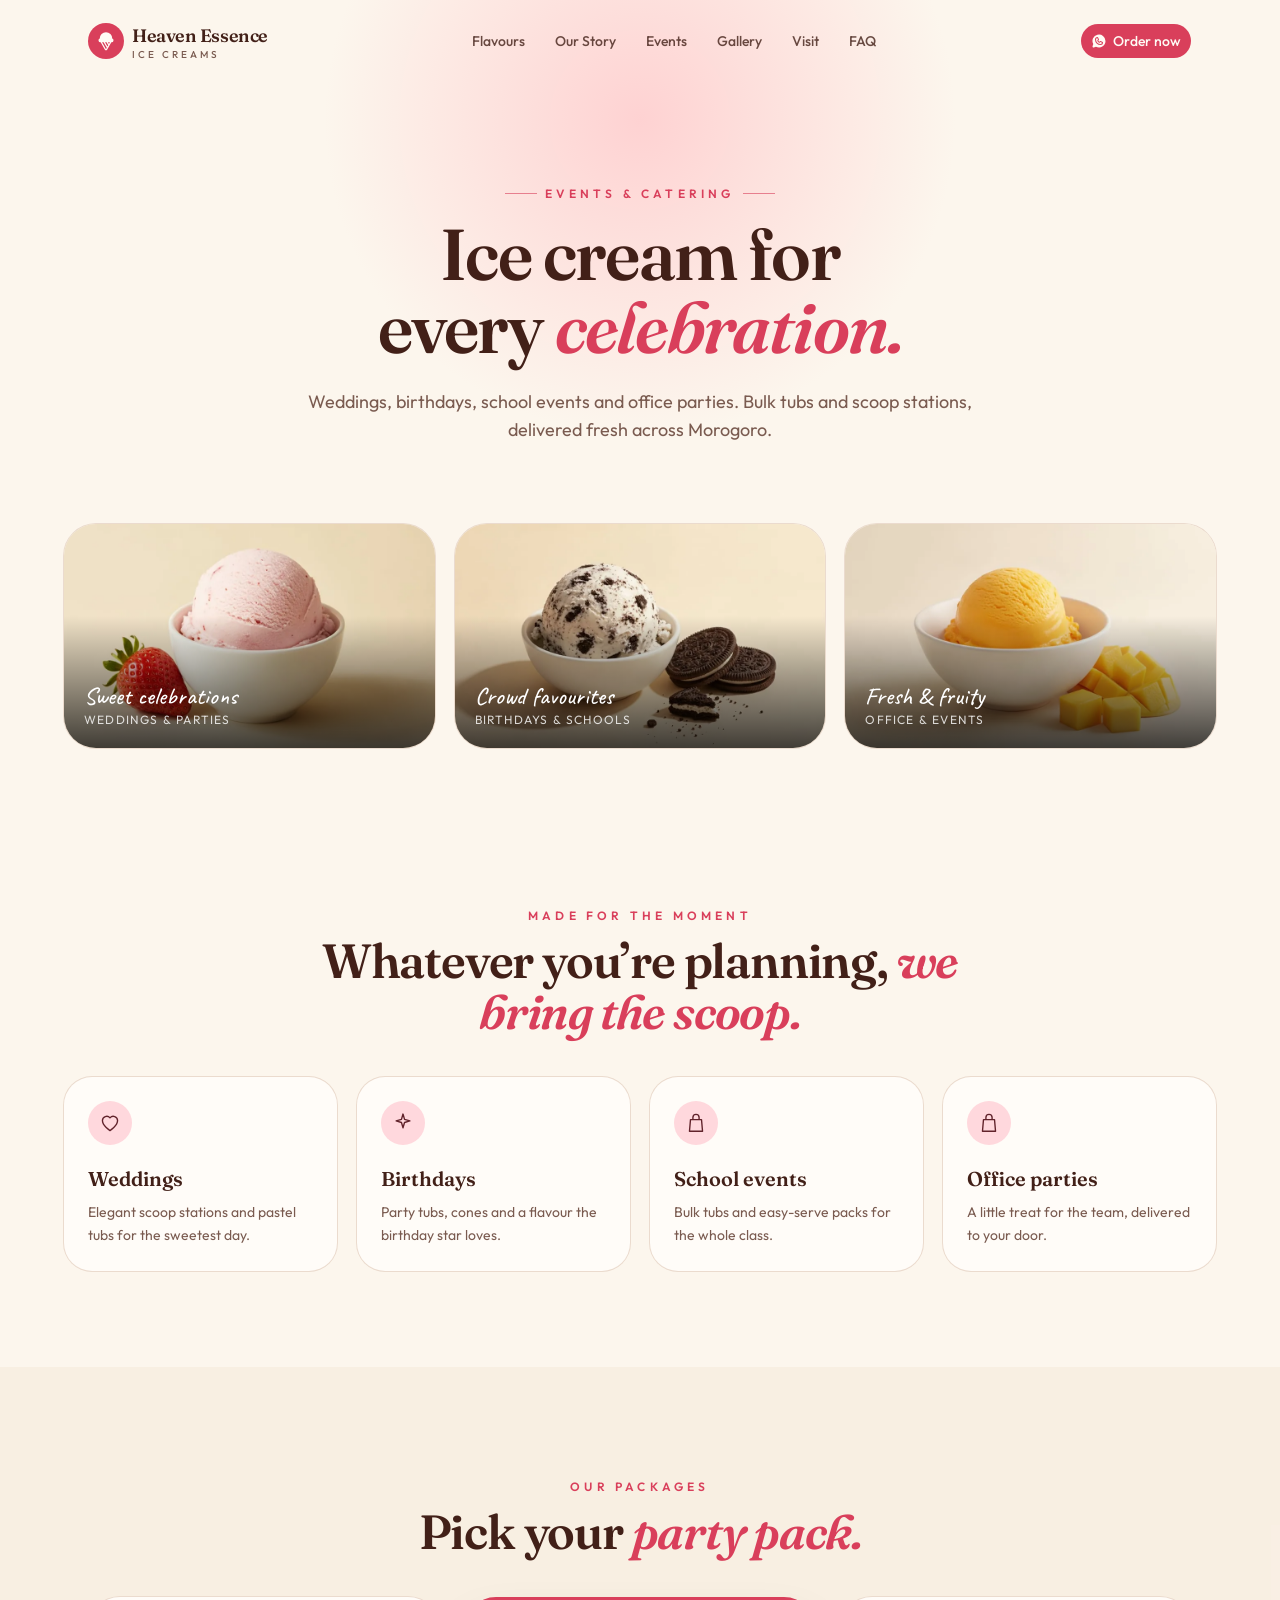
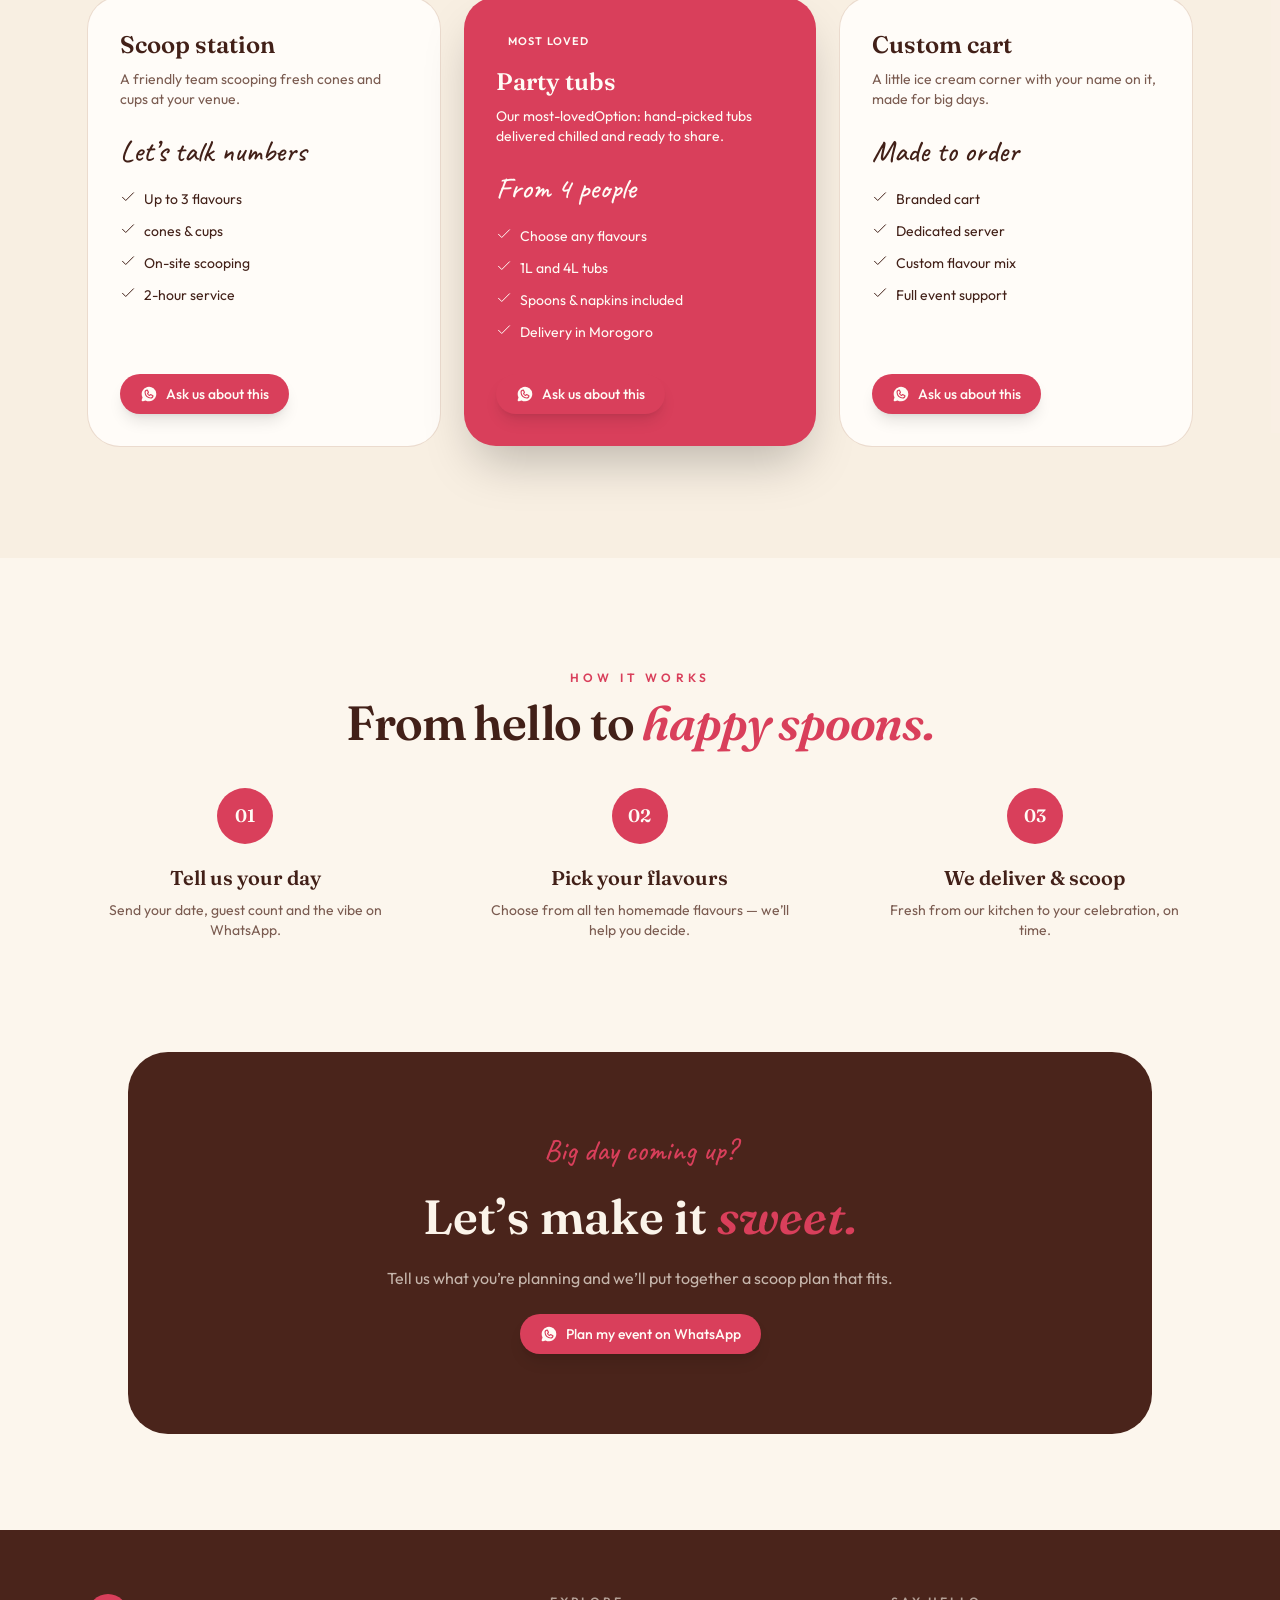
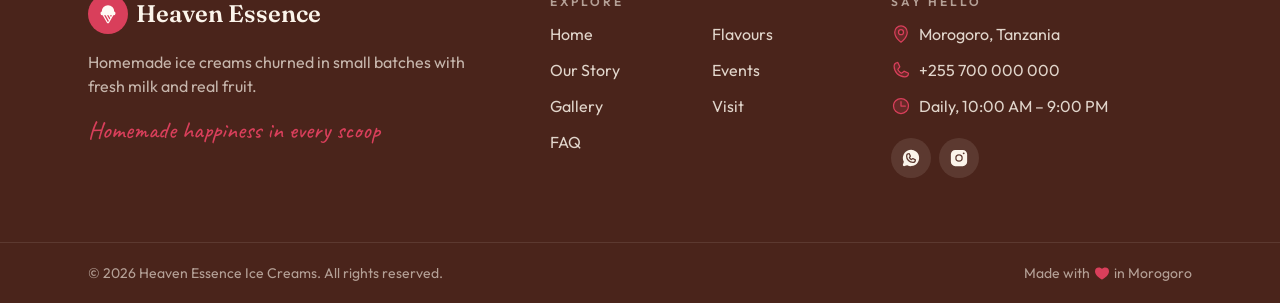
==== events/index.html @ 7c6e2fb3 "Initial commit: Heaven Essence Ice Creams multi-page site" ====
<!DOCTYPE html><html lang="en"><head><meta charSet="utf-8"/><meta name="viewport" content="width=device-width, initial-scale=1.0"/><link rel="stylesheet" href="/assets/fonts.css" data-precedence="default"/><link rel="stylesheet" href="/assets/index-BwMxcPgd.css" data-precedence="default"/><link rel="stylesheet" href="/assets/custom.css"/><title>Events & Catering | Heaven Essence Ice Creams</title><meta name="theme-color" content="#f9f3ec"/><meta property="og:type" content="website"/><meta property="og:site_name" content="Heaven Essence Ice Creams"/><meta name="description" content="How one family recipe in Morogoro became Heaven Essence, and how we still make every batch by hand."/><meta property="og:title" content="Our Story | Heaven Essence Ice Creams"/><meta property="og:description" content="How one family recipe in Morogoro became Heaven Essence, and how we still make every batch by hand."/><link rel="modulepreload" href="/assets/index-DfVBqHhr.js" fetchPriority="low"/><link rel="modulepreload" href="/assets/site-BfMjf0Te.js" fetchPriority="low"/><link rel="modulepreload" href="/assets/_site-gdeizYmg.js" fetchPriority="low"/><link rel="modulepreload" href="/assets/whatsapp-button-Blbq6XgJ.js" fetchPriority="low"/><link rel="modulepreload" href="/assets/MapPin.es-DjvplUCG.js" fetchPriority="low"/><link rel="modulepreload" href="/assets/IceCream.es-DO8bWbjE.js" fetchPriority="low"/><link rel="modulepreload" href="/assets/our-story-ZhVXm2G_.js" fetchPriority="low"/><link rel="modulepreload" href="/assets/coming-soon-note-CjTJHC6O.js" fetchPriority="low"/><link rel="modulepreload" href="/assets/page-intro-CP0D2Z_T.js" fetchPriority="low"/><link rel="modulepreload" href="/assets/flavours-DYcjhhlN.js" fetchPriority="low"/><link rel="icon" href="/favicon.ico"/><!-- analytics removed --></head><body><script>(function(){try{var t=localStorage.getItem("theme");if(t!=='light'&&t!=='dark'&&t!=='system'){t="light"}var d=matchMedia('(prefers-color-scheme: dark)').matches;var r=t==='system'?(d?'dark':'light'):t;var e=document.documentElement;e.classList.add(r);e.style.colorScheme=r}catch(e){}})();;document.currentScript.remove()</script><section aria-label="Notifications alt+T" tabindex="-1" aria-live="polite" aria-relevant="additions text" aria-atomic="false" data-react-aria-top-layer="true"></section><!--$--><div class="relative overflow-x-clip"><div class="fixed inset-x-0 top-0 z-[60] h-1 origin-left bg-primary" style="transform:scaleX(0)"></div><header class="fixed inset-x-0 top-0 z-50 px-3 pt-3 md:px-6"><div class="mx-auto flex max-w-6xl items-center justify-between rounded-full px-4 py-2.5 transition-all duration-500 md:px-6 bg-transparent" style="transform:translateY(0)"><a class="group flex items-center gap-2 cursor-pointer" href="/"><span class="grid size-9 place-items-center rounded-full bg-primary text-primary-foreground"><svg xmlns="http://www.w3.org/2000/svg" width="1em" height="1em" fill="currentColor" viewBox="0 0 256 256" class="size-5"><path d="M208,97.37V96A80,80,0,0,0,48,96v1.37A24,24,0,0,0,56,144h3.29l54.82,95.94a16,16,0,0,0,27.78,0L196.71,144H200a24,24,0,0,0,8-46.63ZM146.89,198.94,115.5,144h19.29l21.75,38.06ZM77.71,144H97.07l40.61,71.06L128,232Zm88,21.94L153.21,144h25.08Z"></path></svg></span><span class="leading-none"><span class="block font-serif text-lg font-semibold tracking-tight">Heaven Essence</span><span class="block text-[10px] font-medium uppercase tracking-[0.3em] text-muted-foreground">Ice Creams</span></span></a><nav class="hidden items-center gap-0.5 lg:flex"><a class="relative rounded-full px-3.5 py-2 text-sm font-medium text-foreground/80 transition-colors hover:bg-accent hover:text-accent-foreground data-[status=active]:bg-accent data-[status=active]:text-accent-foreground cursor-pointer" href="/flavours">Flavours</a><a class="relative rounded-full px-3.5 py-2 text-sm font-medium text-foreground/80 transition-colors hover:bg-accent hover:text-accent-foreground data-[status=active]:bg-accent data-[status=active]:text-accent-foreground cursor-pointer active" href="/our-story">Our Story</a><a class="relative rounded-full px-3.5 py-2 text-sm font-medium text-foreground/80 transition-colors hover:bg-accent hover:text-accent-foreground data-[status=active]:bg-accent data-[status=active]:text-accent-foreground cursor-pointer" href="/events">Events</a><a class="relative rounded-full px-3.5 py-2 text-sm font-medium text-foreground/80 transition-colors hover:bg-accent hover:text-accent-foreground data-[status=active]:bg-accent data-[status=active]:text-accent-foreground cursor-pointer" href="/gallery">Gallery</a><a class="relative rounded-full px-3.5 py-2 text-sm font-medium text-foreground/80 transition-colors hover:bg-accent hover:text-accent-foreground data-[status=active]:bg-accent data-[status=active]:text-accent-foreground cursor-pointer" href="/visit">Visit</a><a class="relative rounded-full px-3.5 py-2 text-sm font-medium text-foreground/80 transition-colors hover:bg-accent hover:text-accent-foreground data-[status=active]:bg-accent data-[status=active]:text-accent-foreground cursor-pointer" href="/faq">FAQ</a></nav><div class="flex items-center gap-2"><a href="https://wa.me/255700000000?text=Hello%20Heaven%20Essence!%20I&#x27;d%20like%20to%20order%20ice%20cream." target="_blank" rel="noreferrer" role="button" tabindex="0" data-slot="button" class="group/button shrink-0 items-center justify-center border border-transparent bg-clip-padding text-sm font-medium whitespace-nowrap transition-all outline-none select-none focus-visible:border-ring focus-visible:ring-3 focus-visible:ring-ring/50 active:not-aria-[haspopup]:translate-y-px disabled:pointer-events-none disabled:opacity-50 aria-invalid:border-destructive aria-invalid:ring-3 aria-invalid:ring-destructive/20 dark:aria-invalid:border-destructive/50 dark:aria-invalid:ring-destructive/40 [&amp;_svg]:pointer-events-none [&amp;_svg]:shrink-0 [&amp;_svg:not([class*=&#x27;size-&#x27;])]:size-4 bg-primary text-primary-foreground hover:bg-primary/80 h-9 gap-1.5 px-2.5 in-data-[slot=button-group]:rounded-md has-data-[icon=inline-end]:pr-2 has-data-[icon=inline-start]:pl-2 rounded-full hidden sm:inline-flex"><svg xmlns="http://www.w3.org/2000/svg" width="1em" height="1em" fill="currentColor" viewBox="0 0 256 256"><path d="M152.58,145.23l23,11.48A24,24,0,0,1,152,176a72.08,72.08,0,0,1-72-72A24,24,0,0,1,99.29,80.46l11.48,23L101,118a8,8,0,0,0-.73,7.51,56.47,56.47,0,0,0,30.15,30.15A8,8,0,0,0,138,155ZM232,128A104,104,0,0,1,79.12,219.82L45.07,231.17a16,16,0,0,1-20.24-20.24l11.35-34.05A104,104,0,1,1,232,128Zm-40,24a8,8,0,0,0-4.42-7.16l-32-16a8,8,0,0,0-8,.5l-14.69,9.8a40.55,40.55,0,0,1-16-16l9.8-14.69a8,8,0,0,0,.5-8l-16-32A8,8,0,0,0,104,64a40,40,0,0,0-40,40,88.1,88.1,0,0,0,88,88A40,40,0,0,0,192,152Z"></path></svg>Order now</a><button type="button" aria-label="Open menu" aria-expanded="false" class="grid size-10 place-items-center rounded-full bg-card ring-1 ring-border lg:hidden cursor-pointer"><svg xmlns="http://www.w3.org/2000/svg" width="1em" height="1em" fill="currentColor" viewBox="0 0 256 256" class="size-5"><path d="M224,128a8,8,0,0,1-8,8H40a8,8,0,0,1,0-16H216A8,8,0,0,1,224,128ZM40,72H216a8,8,0,0,0,0-16H40a8,8,0,0,0,0,16ZM216,184H40a8,8,0,0,0,0,16H216a8,8,0,0,0,0-16Z"></path></svg></button></div></div></header><section class="relative overflow-hidden px-6 pb-14 pt-36 md:pb-20 md:pt-44">
<div class="pointer-events-none absolute left-1/2 top-0 size-[80vmin] -translate-x-1/2 -translate-y-1/3 rounded-full bg-[radial-gradient(circle,oklch(0.88_0.08_15/0.7),transparent_62%)] dark:bg-[radial-gradient(circle,oklch(0.42_0.12_12/0.5),transparent_62%)]"></div>
<div class="relative mx-auto max-w-4xl text-center">
<p class="inline-flex items-center gap-2 text-xs font-semibold uppercase tracking-[0.35em] text-primary"><span class="h-px w-8 bg-primary/60"></span>Events & catering<span class="h-px w-8 bg-primary/60"></span></p>
<h1 class="mt-4 font-serif text-5xl font-semibold leading-[1.02] tracking-tight text-balance md:text-7xl">Ice cream for every <span class="italic text-primary">celebration.</span></h1>
<p class="mx-auto mt-6 max-w-2xl text-lg text-muted-foreground">Weddings, birthdays, school events and office parties. Bulk tubs and scoop stations, delivered fresh across Morogoro.</p>
</div></section><section class="px-6 pb-16">
<div class="mx-auto max-w-6xl">
  <div class="relative grid gap-5 md:grid-cols-3">
    <div class="reveal relative overflow-hidden rounded-[2rem] ring-1 ring-border">
      <img src="/images/flavours/strawberry.webp" alt="Strawberry ice cream" class="h-56 w-full object-cover transition duration-700 hover:scale-105">
      <div class="absolute inset-x-0 bottom-0 bg-gradient-to-t from-black/70 to-transparent p-5 pt-16 text-white"><p class="font-script text-2xl">Sweet celebrations</p><p class="text-xs uppercase tracking-widest opacity-80">weddings & parties</p></div>
    </div><div class="reveal relative overflow-hidden rounded-[2rem] ring-1 ring-border">
      <img src="/images/flavours/cookies-cream.webp" alt="Cookies & Cream ice cream" class="h-56 w-full object-cover transition duration-700 hover:scale-105">
      <div class="absolute inset-x-0 bottom-0 bg-gradient-to-t from-black/70 to-transparent p-5 pt-16 text-white"><p class="font-script text-2xl">Crowd favourites</p><p class="text-xs uppercase tracking-widest opacity-80">birthdays & schools</p></div>
    </div><div class="reveal relative overflow-hidden rounded-[2rem] ring-1 ring-border">
      <img src="/images/flavours/mango.webp" alt="Mango ice cream" class="h-56 w-full object-cover transition duration-700 hover:scale-105">
      <div class="absolute inset-x-0 bottom-0 bg-gradient-to-t from-black/70 to-transparent p-5 pt-16 text-white"><p class="font-script text-2xl">Fresh & fruity</p><p class="text-xs uppercase tracking-widest opacity-80">office & events</p></div>
    </div>
  </div>
</div></section><section class="px-6 py-16 md:py-24">
<div class="mx-auto max-w-6xl">
  <div class="mx-auto mb-10 max-w-2xl text-center">
<p class="text-xs font-semibold uppercase tracking-[0.35em] text-primary">Made for the moment</p>
<h2 class="mt-3 font-serif text-3xl font-semibold tracking-tight md:text-5xl">Whatever you’re planning, <span class="italic text-primary">we bring the scoop.</span></h2>
</div>
  <div class="grid gap-5 md:grid-cols-2 lg:grid-cols-4">
    <div class="reveal rounded-[1.75rem] bg-card p-6 ring-1 ring-border transition hover:-translate-y-1 hover:shadow-xl">
      <span class="grid size-11 place-items-center rounded-full bg-accent text-accent-foreground"><svg xmlns="http://www.w3.org/2000/svg" viewBox="0 0 256 256" style="width:22px;height:22px" class="" fill="none" stroke="currentColor" stroke-width="16" stroke-linecap="round" stroke-linejoin="round"><path d="M128 216s-88-54-88-116a50 50 0 0 1 88-32 50 50 0 0 1 88 32c0 62-88 116-88 116Z"/></svg></span>
      <h3 class="mt-5 font-serif text-xl font-semibold">Weddings</h3>
      <p class="mt-2 text-sm leading-relaxed text-muted-foreground">Elegant scoop stations and pastel tubs for the sweetest day.</p>
    </div><div class="reveal rounded-[1.75rem] bg-card p-6 ring-1 ring-border transition hover:-translate-y-1 hover:shadow-xl">
      <span class="grid size-11 place-items-center rounded-full bg-accent text-accent-foreground"><svg xmlns="http://www.w3.org/2000/svg" viewBox="0 0 256 256" style="width:22px;height:22px" class="" fill="none" stroke="currentColor" stroke-width="16" stroke-linecap="round" stroke-linejoin="round"><path d="M128 24l18 62 62 18-62 18-18 62-18-62-62-18 62-18Z"/></svg></span>
      <h3 class="mt-5 font-serif text-xl font-semibold">Birthdays</h3>
      <p class="mt-2 text-sm leading-relaxed text-muted-foreground">Party tubs, cones and a flavour the birthday star loves.</p>
    </div><div class="reveal rounded-[1.75rem] bg-card p-6 ring-1 ring-border transition hover:-translate-y-1 hover:shadow-xl">
      <span class="grid size-11 place-items-center rounded-full bg-accent text-accent-foreground"><svg xmlns="http://www.w3.org/2000/svg" viewBox="0 0 256 256" style="width:22px;height:22px" class="" fill="none" stroke="currentColor" stroke-width="16" stroke-linecap="round" stroke-linejoin="round"><path d="M64 88h128l12 136H52Z M92 88V64a36 36 0 0 1 72 0v24"/></svg></span>
      <h3 class="mt-5 font-serif text-xl font-semibold">School events</h3>
      <p class="mt-2 text-sm leading-relaxed text-muted-foreground">Bulk tubs and easy-serve packs for the whole class.</p>
    </div><div class="reveal rounded-[1.75rem] bg-card p-6 ring-1 ring-border transition hover:-translate-y-1 hover:shadow-xl">
      <span class="grid size-11 place-items-center rounded-full bg-accent text-accent-foreground"><svg xmlns="http://www.w3.org/2000/svg" viewBox="0 0 256 256" style="width:22px;height:22px" class="" fill="none" stroke="currentColor" stroke-width="16" stroke-linecap="round" stroke-linejoin="round"><path d="M64 88h128l12 136H52Z M92 88V64a36 36 0 0 1 72 0v24"/></svg></span>
      <h3 class="mt-5 font-serif text-xl font-semibold">Office parties</h3>
      <p class="mt-2 text-sm leading-relaxed text-muted-foreground">A little treat for the team, delivered to your door.</p>
    </div>
  </div>
</div></section><section class="bg-muted/60 py-20 md:py-28">
<div class="mx-auto max-w-6xl px-6">
  <div class="mx-auto mb-10 max-w-2xl text-center">
<p class="text-xs font-semibold uppercase tracking-[0.35em] text-primary">Our packages</p>
<h2 class="mt-3 font-serif text-3xl font-semibold tracking-tight md:text-5xl">Pick your <span class="italic text-primary">party pack.</span></h2>
</div>
  <div class="grid gap-6 md:grid-cols-3">
    <div class="reveal flex flex-col rounded-[2rem] bg-card text-foreground ring-1 ring-border p-8">
      
      <h3 class="font-serif text-2xl font-semibold">Scoop station</h3>
      <p class="mt-2 text-sm text-muted-foreground">A friendly team scooping fresh cones and cups at your venue.</p>
      <p class="mt-6 font-script text-3xl">Let’s talk numbers</p>
      <ul class="mt-5 flex-1 space-y-3 text-sm">
      <li class="flex gap-2"><svg xmlns="http://www.w3.org/2000/svg" viewBox="0 0 256 256" style="width:16px;height:16px" class="" fill="none" stroke="currentColor" stroke-width="16" stroke-linecap="round" stroke-linejoin="round"><path d="M40 132l52 52L216 60"/></svg><span>Up to 3 flavours</span></li><li class="flex gap-2"><svg xmlns="http://www.w3.org/2000/svg" viewBox="0 0 256 256" style="width:16px;height:16px" class="" fill="none" stroke="currentColor" stroke-width="16" stroke-linecap="round" stroke-linejoin="round"><path d="M40 132l52 52L216 60"/></svg><span> cones & cups</span></li><li class="flex gap-2"><svg xmlns="http://www.w3.org/2000/svg" viewBox="0 0 256 256" style="width:16px;height:16px" class="" fill="none" stroke="currentColor" stroke-width="16" stroke-linecap="round" stroke-linejoin="round"><path d="M40 132l52 52L216 60"/></svg><span>On-site scooping</span></li><li class="flex gap-2"><svg xmlns="http://www.w3.org/2000/svg" viewBox="0 0 256 256" style="width:16px;height:16px" class="" fill="none" stroke="currentColor" stroke-width="16" stroke-linecap="round" stroke-linejoin="round"><path d="M40 132l52 52L216 60"/></svg><span> 2-hour service</span></li>
      </ul>
      <div class="mt-8"><a href="https://wa.me/255700000000?text=Hello%20Heaven%20Essence!%20I&#x27;d%20like%20to%20order%20ice%20cream." target="_blank" rel="noreferrer" class="inline-flex items-center gap-2 rounded-full bg-primary px-5 py-2.5 text-sm font-medium text-primary-foreground shadow-lg shadow-primary/20 transition hover:-translate-y-0.5 hover:bg-primary/85"><svg xmlns="http://www.w3.org/2000/svg" viewBox="0 0 256 256" style="width:18px;height:18px" class="" fill="currentColor"><path d="M152.58,145.23l23,11.48A24,24,0,0,1,152,176a72.08,72.08,0,0,1-72-72A24,24,0,0,1,99.29,80.46l11.48,23L101,118a8,8,0,0,0-.73,7.51,56.47,56.47,0,0,0,30.15,30.15A8,8,0,0,0,138,155ZM232,128A104,104,0,0,1,79.12,219.82L45.07,231.17a16,16,0,0,1-20.24-20.24l11.35-34.05A104,104,0,1,1,232,128Zm-40,24a8,8,0,0,0-4.42-7.16l-32-16a8,8,0,0,0-8,.5l-14.69,9.8a40.55,40.55,0,0,1-16-16l9.8-14.69a8,8,0,0,0,.5-8l-16-32A8,8,0,0,0,104,64a40,40,0,0,0-40,40,88.1,88.1,0,0,0,88,88A40,40,0,0,0,192,152Z"/></svg>Ask us about this</a></div>
    </div><div class="reveal flex flex-col rounded-[2rem] bg-primary text-primary-foreground shadow-2xl shadow-primary/25 p-8">
      <p class="mb-3 w-fit rounded-full bg-primary-foreground/20 px-3 py-1 text-[11px] font-semibold uppercase tracking-widest">Most loved</p>
      <h3 class="font-serif text-2xl font-semibold">Party tubs</h3>
      <p class="mt-2 text-sm text-primary-foreground/80">Our most-lovedOption: hand-picked tubs delivered chilled and ready to share.</p>
      <p class="mt-6 font-script text-3xl">From 4 people</p>
      <ul class="mt-5 flex-1 space-y-3 text-sm">
      <li class="flex gap-2"><svg xmlns="http://www.w3.org/2000/svg" viewBox="0 0 256 256" style="width:16px;height:16px" class="" fill="none" stroke="currentColor" stroke-width="16" stroke-linecap="round" stroke-linejoin="round"><path d="M40 132l52 52L216 60"/></svg><span>Choose any flavours</span></li><li class="flex gap-2"><svg xmlns="http://www.w3.org/2000/svg" viewBox="0 0 256 256" style="width:16px;height:16px" class="" fill="none" stroke="currentColor" stroke-width="16" stroke-linecap="round" stroke-linejoin="round"><path d="M40 132l52 52L216 60"/></svg><span>1L and 4L tubs</span></li><li class="flex gap-2"><svg xmlns="http://www.w3.org/2000/svg" viewBox="0 0 256 256" style="width:16px;height:16px" class="" fill="none" stroke="currentColor" stroke-width="16" stroke-linecap="round" stroke-linejoin="round"><path d="M40 132l52 52L216 60"/></svg><span>Spoons & napkins included</span></li><li class="flex gap-2"><svg xmlns="http://www.w3.org/2000/svg" viewBox="0 0 256 256" style="width:16px;height:16px" class="" fill="none" stroke="currentColor" stroke-width="16" stroke-linecap="round" stroke-linejoin="round"><path d="M40 132l52 52L216 60"/></svg><span>Delivery in Morogoro</span></li>
      </ul>
      <div class="mt-8"><a href="https://wa.me/255700000000?text=Hello%20Heaven%20Essence!%20I&#x27;d%20like%20to%20order%20ice%20cream." target="_blank" rel="noreferrer" class="inline-flex items-center gap-2 rounded-full bg-primary px-5 py-2.5 text-sm font-medium text-primary-foreground shadow-lg shadow-primary/20 transition hover:-translate-y-0.5 hover:bg-primary/85"><svg xmlns="http://www.w3.org/2000/svg" viewBox="0 0 256 256" style="width:18px;height:18px" class="" fill="currentColor"><path d="M152.58,145.23l23,11.48A24,24,0,0,1,152,176a72.08,72.08,0,0,1-72-72A24,24,0,0,1,99.29,80.46l11.48,23L101,118a8,8,0,0,0-.73,7.51,56.47,56.47,0,0,0,30.15,30.15A8,8,0,0,0,138,155ZM232,128A104,104,0,0,1,79.12,219.82L45.07,231.17a16,16,0,0,1-20.24-20.24l11.35-34.05A104,104,0,1,1,232,128Zm-40,24a8,8,0,0,0-4.42-7.16l-32-16a8,8,0,0,0-8,.5l-14.69,9.8a40.55,40.55,0,0,1-16-16l9.8-14.69a8,8,0,0,0,.5-8l-16-32A8,8,0,0,0,104,64a40,40,0,0,0-40,40,88.1,88.1,0,0,0,88,88A40,40,0,0,0,192,152Z"/></svg>Ask us about this</a></div>
    </div><div class="reveal flex flex-col rounded-[2rem] bg-card text-foreground ring-1 ring-border p-8">
      
      <h3 class="font-serif text-2xl font-semibold">Custom cart</h3>
      <p class="mt-2 text-sm text-muted-foreground">A little ice cream corner with your name on it, made for big days.</p>
      <p class="mt-6 font-script text-3xl">Made to order</p>
      <ul class="mt-5 flex-1 space-y-3 text-sm">
      <li class="flex gap-2"><svg xmlns="http://www.w3.org/2000/svg" viewBox="0 0 256 256" style="width:16px;height:16px" class="" fill="none" stroke="currentColor" stroke-width="16" stroke-linecap="round" stroke-linejoin="round"><path d="M40 132l52 52L216 60"/></svg><span>Branded cart</span></li><li class="flex gap-2"><svg xmlns="http://www.w3.org/2000/svg" viewBox="0 0 256 256" style="width:16px;height:16px" class="" fill="none" stroke="currentColor" stroke-width="16" stroke-linecap="round" stroke-linejoin="round"><path d="M40 132l52 52L216 60"/></svg><span>Dedicated server</span></li><li class="flex gap-2"><svg xmlns="http://www.w3.org/2000/svg" viewBox="0 0 256 256" style="width:16px;height:16px" class="" fill="none" stroke="currentColor" stroke-width="16" stroke-linecap="round" stroke-linejoin="round"><path d="M40 132l52 52L216 60"/></svg><span>Custom flavour mix</span></li><li class="flex gap-2"><svg xmlns="http://www.w3.org/2000/svg" viewBox="0 0 256 256" style="width:16px;height:16px" class="" fill="none" stroke="currentColor" stroke-width="16" stroke-linecap="round" stroke-linejoin="round"><path d="M40 132l52 52L216 60"/></svg><span>Full event support</span></li>
      </ul>
      <div class="mt-8"><a href="https://wa.me/255700000000?text=Hello%20Heaven%20Essence!%20I&#x27;d%20like%20to%20order%20ice%20cream." target="_blank" rel="noreferrer" class="inline-flex items-center gap-2 rounded-full bg-primary px-5 py-2.5 text-sm font-medium text-primary-foreground shadow-lg shadow-primary/20 transition hover:-translate-y-0.5 hover:bg-primary/85"><svg xmlns="http://www.w3.org/2000/svg" viewBox="0 0 256 256" style="width:18px;height:18px" class="" fill="currentColor"><path d="M152.58,145.23l23,11.48A24,24,0,0,1,152,176a72.08,72.08,0,0,1-72-72A24,24,0,0,1,99.29,80.46l11.48,23L101,118a8,8,0,0,0-.73,7.51,56.47,56.47,0,0,0,30.15,30.15A8,8,0,0,0,138,155ZM232,128A104,104,0,0,1,79.12,219.82L45.07,231.17a16,16,0,0,1-20.24-20.24l11.35-34.05A104,104,0,1,1,232,128Zm-40,24a8,8,0,0,0-4.42-7.16l-32-16a8,8,0,0,0-8,.5l-14.69,9.8a40.55,40.55,0,0,1-16-16l9.8-14.69a8,8,0,0,0,.5-8l-16-32A8,8,0,0,0,104,64a40,40,0,0,0-40,40,88.1,88.1,0,0,0,88,88A40,40,0,0,0,192,152Z"/></svg>Ask us about this</a></div>
    </div>
  </div>
</div></section><section class="px-6 py-20 md:py-28">
<div class="mx-auto max-w-6xl">
  <div class="mx-auto mb-10 max-w-2xl text-center">
<p class="text-xs font-semibold uppercase tracking-[0.35em] text-primary">How it works</p>
<h2 class="mt-3 font-serif text-3xl font-semibold tracking-tight md:text-5xl">From hello to <span class="italic text-primary">happy spoons.</span></h2>
</div>
  <div class="grid gap-8 md:grid-cols-3">
    <div class="reveal text-center">
      <div class="mx-auto grid size-14 place-items-center rounded-full bg-primary font-serif text-lg font-semibold text-primary-foreground">01</div>
      <h3 class="mt-5 font-serif text-xl font-semibold">Tell us your day</h3>
      <p class="mx-auto mt-2 max-w-xs text-sm text-muted-foreground">Send your date, guest count and the vibe on WhatsApp.</p>
    </div><div class="reveal text-center">
      <div class="mx-auto grid size-14 place-items-center rounded-full bg-primary font-serif text-lg font-semibold text-primary-foreground">02</div>
      <h3 class="mt-5 font-serif text-xl font-semibold">Pick your flavours</h3>
      <p class="mx-auto mt-2 max-w-xs text-sm text-muted-foreground">Choose from all ten homemade flavours — we’ll help you decide.</p>
    </div><div class="reveal text-center">
      <div class="mx-auto grid size-14 place-items-center rounded-full bg-primary font-serif text-lg font-semibold text-primary-foreground">03</div>
      <h3 class="mt-5 font-serif text-xl font-semibold">We deliver & scoop</h3>
      <p class="mx-auto mt-2 max-w-xs text-sm text-muted-foreground">Fresh from our kitchen to your celebration, on time.</p>
    </div>
  </div>
</div></section><section class="px-6 pb-24">
<div class="mx-auto flex max-w-5xl flex-col items-center gap-6 rounded-[2.5rem] bg-secondary px-8 py-16 text-center text-secondary-foreground md:py-20">
  <p class="font-script text-3xl text-primary">Big day coming up?</p>
  <h2 class="max-w-2xl font-serif text-3xl font-semibold leading-tight md:text-5xl">Let’s make it <span class="italic text-primary">sweet.</span></h2>
  <p class="max-w-xl text-secondary-foreground/70">Tell us what you’re planning and we’ll put together a scoop plan that fits.</p>
  <a href="https://wa.me/255700000000?text=Hello%20Heaven%20Essence!%20I&#x27;d%20like%20to%20order%20ice%20cream." target="_blank" rel="noreferrer" class="inline-flex items-center gap-2 rounded-full bg-primary px-5 py-2.5 text-sm font-medium text-primary-foreground shadow-lg shadow-primary/20 transition hover:-translate-y-0.5 hover:bg-primary/85"><svg xmlns="http://www.w3.org/2000/svg" viewBox="0 0 256 256" style="width:18px;height:18px" class="" fill="currentColor"><path d="M152.58,145.23l23,11.48A24,24,0,0,1,152,176a72.08,72.08,0,0,1-72-72A24,24,0,0,1,99.29,80.46l11.48,23L101,118a8,8,0,0,0-.73,7.51,56.47,56.47,0,0,0,30.15,30.15A8,8,0,0,0,138,155ZM232,128A104,104,0,0,1,79.12,219.82L45.07,231.17a16,16,0,0,1-20.24-20.24l11.35-34.05A104,104,0,1,1,232,128Zm-40,24a8,8,0,0,0-4.42-7.16l-32-16a8,8,0,0,0-8,.5l-14.69,9.8a40.55,40.55,0,0,1-16-16l9.8-14.69a8,8,0,0,0,.5-8l-16-32A8,8,0,0,0,104,64a40,40,0,0,0-40,40,88.1,88.1,0,0,0,88,88A40,40,0,0,0,192,152Z"/></svg>Plan my event on WhatsApp</a>
</div></section><footer class="relative overflow-hidden bg-secondary text-secondary-foreground"><div class="mx-auto grid max-w-6xl gap-10 px-6 py-16 md:grid-cols-[1.4fr_1fr_1fr]"><div class="space-y-4"><div class="flex items-center gap-2"><span class="grid size-10 place-items-center rounded-full bg-primary text-primary-foreground"><svg xmlns="http://www.w3.org/2000/svg" width="1em" height="1em" fill="currentColor" viewBox="0 0 256 256" class="size-5"><path d="M208,97.37V96A80,80,0,0,0,48,96v1.37A24,24,0,0,0,56,144h3.29l54.82,95.94a16,16,0,0,0,27.78,0L196.71,144H200a24,24,0,0,0,8-46.63ZM146.89,198.94,115.5,144h19.29l21.75,38.06ZM77.71,144H97.07l40.61,71.06L128,232Zm88,21.94L153.21,144h25.08Z"></path></svg></span><span class="font-serif text-2xl font-semibold">Heaven Essence</span></div><p class="max-w-sm text-secondary-foreground/70">Homemade ice creams churned in small batches with fresh milk and real fruit.</p><p class="font-script text-2xl text-primary">Homemade happiness in every scoop</p></div><div class="space-y-3"><h3 class="text-xs font-semibold uppercase tracking-[0.25em] text-secondary-foreground/60">Explore</h3><div class="grid grid-cols-2 gap-x-6 gap-y-3"><a class="block w-fit text-secondary-foreground/85 transition-colors hover:text-primary cursor-pointer" href="/">Home</a><a class="block w-fit text-secondary-foreground/85 transition-colors hover:text-primary cursor-pointer" href="/flavours">Flavours</a><a class="block w-fit text-secondary-foreground/85 transition-colors hover:text-primary cursor-pointer active" href="/our-story">Our Story</a><a class="block w-fit text-secondary-foreground/85 transition-colors hover:text-primary cursor-pointer" href="/events">Events</a><a class="block w-fit text-secondary-foreground/85 transition-colors hover:text-primary cursor-pointer" href="/gallery">Gallery</a><a class="block w-fit text-secondary-foreground/85 transition-colors hover:text-primary cursor-pointer" href="/visit">Visit</a><a class="block w-fit text-secondary-foreground/85 transition-colors hover:text-primary cursor-pointer" href="/faq">FAQ</a></div></div><div class="space-y-3"><h3 class="text-xs font-semibold uppercase tracking-[0.25em] text-secondary-foreground/60">Say hello</h3><p class="flex items-center gap-2 text-secondary-foreground/85"><svg xmlns="http://www.w3.org/2000/svg" width="1em" height="1em" fill="currentColor" viewBox="0 0 256 256" class="size-5 text-primary"><path d="M128,24a80,80,0,0,0-80,80c0,72,80,128,80,128s80-56,80-128A80,80,0,0,0,128,24Zm0,112a32,32,0,1,1,32-32A32,32,0,0,1,128,136Z" opacity="0.2"></path><path d="M128,64a40,40,0,1,0,40,40A40,40,0,0,0,128,64Zm0,64a24,24,0,1,1,24-24A24,24,0,0,1,128,128Zm0-112a88.1,88.1,0,0,0-88,88c0,31.4,14.51,64.68,42,96.25a254.19,254.19,0,0,0,41.45,38.3,8,8,0,0,0,9.18,0A254.19,254.19,0,0,0,174,200.25c27.45-31.57,42-64.85,42-96.25A88.1,88.1,0,0,0,128,16Zm0,206c-16.53-13-72-60.75-72-118a72,72,0,0,1,144,0C200,161.23,144.53,209,128,222Z"></path></svg>Morogoro, Tanzania</p><p class="flex items-center gap-2 text-secondary-foreground/85"><svg xmlns="http://www.w3.org/2000/svg" width="1em" height="1em" fill="currentColor" viewBox="0 0 256 256" class="size-5 text-primary"><path d="M223.94,174.08A48.33,48.33,0,0,1,176,216,136,136,0,0,1,40,80,48.33,48.33,0,0,1,81.92,32.06a8,8,0,0,1,8.3,4.8l21.13,47.2a8,8,0,0,1-.66,7.53L89.32,117a7.93,7.93,0,0,0-.54,7.81c8.27,16.93,25.77,34.22,42.75,42.41a7.92,7.92,0,0,0,7.83-.59l25-21.3a8,8,0,0,1,7.59-.69l47.16,21.13A8,8,0,0,1,223.94,174.08Z" opacity="0.2"></path><path d="M222.37,158.46l-47.11-21.11-.13-.06a16,16,0,0,0-15.17,1.4,8.12,8.12,0,0,0-.75.56L134.87,160c-15.42-7.49-31.34-23.29-38.83-38.51l20.78-24.71c.2-.25.39-.5.57-.77a16,16,0,0,0,1.32-15.06l0-.12L97.54,33.64a16,16,0,0,0-16.62-9.52A56.26,56.26,0,0,0,32,80c0,79.4,64.6,144,144,144a56.26,56.26,0,0,0,55.88-48.92A16,16,0,0,0,222.37,158.46ZM176,208A128.14,128.14,0,0,1,48,80,40.2,40.2,0,0,1,82.87,40a.61.61,0,0,0,0,.12l21,47L83.2,111.86a6.13,6.13,0,0,0-.57.77,16,16,0,0,0-1,15.7c9.06,18.53,27.73,37.06,46.46,46.11a16,16,0,0,0,15.75-1.14,8.44,8.44,0,0,0,.74-.56L168.89,152l47,21.05h0s.08,0,.11,0A40.21,40.21,0,0,1,176,208Z"></path></svg>+255 700 000 000</p><p class="flex items-center gap-2 text-secondary-foreground/85"><svg xmlns="http://www.w3.org/2000/svg" width="1em" height="1em" fill="currentColor" viewBox="0 0 256 256" class="size-5 text-primary"><path d="M224,128a96,96,0,1,1-96-96A96,96,0,0,1,224,128Z" opacity="0.2"></path><path d="M128,24A104,104,0,1,0,232,128,104.11,104.11,0,0,0,128,24Zm0,192a88,88,0,1,1,88-88A88.1,88.1,0,0,1,128,216Zm64-88a8,8,0,0,1-8,8H128a8,8,0,0,1-8-8V72a8,8,0,0,1,16,0v48h48A8,8,0,0,1,192,128Z"></path></svg>Daily, 10:00 AM – 9:00 PM</p><div class="flex gap-2 pt-2"><a href="https://wa.me/255700000000?text=Hello%20Heaven%20Essence!" target="_blank" rel="noreferrer" aria-label="WhatsApp" class="grid size-10 place-items-center rounded-full bg-secondary-foreground/10 transition-colors hover:bg-primary hover:text-primary-foreground cursor-pointer"><svg xmlns="http://www.w3.org/2000/svg" width="1em" height="1em" fill="currentColor" viewBox="0 0 256 256" class="size-5"><path d="M152.58,145.23l23,11.48A24,24,0,0,1,152,176a72.08,72.08,0,0,1-72-72A24,24,0,0,1,99.29,80.46l11.48,23L101,118a8,8,0,0,0-.73,7.51,56.47,56.47,0,0,0,30.15,30.15A8,8,0,0,0,138,155ZM232,128A104,104,0,0,1,79.12,219.82L45.07,231.17a16,16,0,0,1-20.24-20.24l11.35-34.05A104,104,0,1,1,232,128Zm-40,24a8,8,0,0,0-4.42-7.16l-32-16a8,8,0,0,0-8,.5l-14.69,9.8a40.55,40.55,0,0,1-16-16l9.8-14.69a8,8,0,0,0,.5-8l-16-32A8,8,0,0,0,104,64a40,40,0,0,0-40,40,88.1,88.1,0,0,0,88,88A40,40,0,0,0,192,152Z"></path></svg></a><a href="https://instagram.com" target="_blank" rel="noreferrer" aria-label="Instagram" class="grid size-10 place-items-center rounded-full bg-secondary-foreground/10 transition-colors hover:bg-primary hover:text-primary-foreground cursor-pointer"><svg xmlns="http://www.w3.org/2000/svg" width="1em" height="1em" fill="currentColor" viewBox="0 0 256 256" class="size-5"><path d="M176,24H80A56.06,56.06,0,0,0,24,80v96a56.06,56.06,0,0,0,56,56h96a56.06,56.06,0,0,0,56-56V80A56.06,56.06,0,0,0,176,24ZM128,176a48,48,0,1,1,48-48A48.05,48.05,0,0,1,128,176Zm60-96a12,12,0,1,1,12-12A12,12,0,0,1,188,80Zm-28,48a32,32,0,1,1-32-32A32,32,0,0,1,160,128Z"></path></svg></a></div></div></div><div class="border-t border-secondary-foreground/10"><div class="mx-auto flex max-w-6xl flex-col items-center justify-between gap-2 px-6 py-5 text-sm text-secondary-foreground/60 sm:flex-row"><p>© <!-- -->2026<!-- --> Heaven Essence Ice Creams. All rights reserved.</p><p class="flex items-center gap-1">Made with <svg xmlns="http://www.w3.org/2000/svg" width="1em" height="1em" fill="currentColor" viewBox="0 0 256 256" class="size-4 text-primary"><path d="M240,102c0,70-103.79,126.66-108.21,129a8,8,0,0,1-7.58,0C119.79,228.66,16,172,16,102A62.07,62.07,0,0,1,78,40c20.65,0,38.73,8.88,50,23.89C139.27,48.88,157.35,40,178,40A62.07,62.07,0,0,1,240,102Z"></path></svg> <!-- -->in Morogoro</p></div></div></footer>
<script>
(function(){
  // Header: show it (SSR initial state is hidden) and add a scroll progress bar
  var inner=document.querySelector('header > div');
  if(inner) inner.style.transform='translateY(0)';
  var bar=document.querySelector('.h-1.origin-left');
  function onScroll(){
    var h=document.documentElement.scrollHeight-window.innerHeight;
    if(bar) bar.style.transform='scaleX('+(h>0?window.scrollY/h:0)+')';
    if(inner) inner.classList.toggle('bg-card/85',window.scrollY>24);
    if(inner) inner.classList.toggle('backdrop-blur-xl',window.scrollY>24);
    if(inner) inner.classList.toggle('shadow-lg',window.scrollY>24);
  }
  window.addEventListener('scroll',onScroll,{passive:true}); onScroll();

  // Mark the active nav item for the current page
  var path=location.pathname.replace(/\/$/,'')||'/';
  document.querySelectorAll('header nav a').forEach(function(a){
    if(a.getAttribute('href')===path){a.setAttribute('data-status','active');a.setAttribute('aria-current','page');}
  });

  // Mobile menu
  var btn=document.querySelector('button[aria-label="Open menu"]');
  if(btn){
    var menu=document.createElement('div');
    menu.className='hidden fixed inset-x-3 top-[76px] z-50 rounded-[1.5rem] bg-card p-4 shadow-2xl ring-1 ring-border lg:hidden';
    menu.innerHTML='<nav class="flex flex-col gap-1">'+[...document.querySelectorAll('header nav a')].map(function(a){return '<a href="'+a.getAttribute('href')+'" class="rounded-xl px-4 py-3 text-sm font-medium text-foreground hover:bg-accent hover:text-accent-foreground">'+a.textContent+'</a>';}).join('')+'<a href="https://wa.me/255700000000?text=Hello%20Heaven%20Essence!%20I&#x27;d%20like%20to%20order%20ice%20cream." target="_blank" rel="noreferrer" class="mt-2 rounded-xl bg-primary px-4 py-3 text-center text-sm font-medium text-primary-foreground">Order on WhatsApp</a></nav>';
    document.body.appendChild(menu);
    btn.addEventListener('click',function(){
      var open=menu.classList.toggle('hidden')===false;
      btn.setAttribute('aria-label',open?'Close menu':'Open menu');
      btn.setAttribute('aria-expanded',String(open));
    });
    menu.addEventListener('click',function(e){if(e.target.closest('a')){menu.classList.add('hidden');btn.setAttribute('aria-label','Open menu');btn.setAttribute('aria-expanded','false');}});
  }

  // Gentle reveal on scroll
  if(!matchMedia('(prefers-reduced-motion: reduce)').matches && 'IntersectionObserver' in window){
    var items=document.querySelectorAll('.reveal');
    items.forEach(function(el){el.style.opacity='0';el.style.transform='translateY(24px)';el.style.transition='opacity .7s ease, transform .7s cubic-bezier(.22,1,.36,1)';});
    var io=new IntersectionObserver(function(entries){entries.forEach(function(en){if(en.isIntersecting){en.target.style.opacity='1';en.target.style.transform='none';io.unobserve(en.target);}});},{threshold:.08,rootMargin:'0px 0px -40px 0px'});
    items.forEach(function(el){io.observe(el);});
  }

  // FAQ accordion
  document.querySelectorAll('.faq-q').forEach(function(q){
    q.addEventListener('click',function(){
      var item=q.closest('.faq-item'); var open=item.classList.contains('open');
      document.querySelectorAll('.faq-item').forEach(function(i){i.classList.remove('open');i.querySelector('.faq-a').style.maxHeight=null;i.querySelector('.faq-icon').style.transform='rotate(0deg)';});
      if(!open){item.classList.add('open');item.querySelector('.faq-a').style.maxHeight=item.querySelector('.faq-a').scrollHeight+'px';item.querySelector('.faq-icon').style.transform='rotate(45deg)';}
    });
  });

  // Gallery filters + lightbox
  document.querySelectorAll('.gallery-filter').forEach(function(btn){
    btn.addEventListener('click',function(){
      document.querySelectorAll('.gallery-filter').forEach(function(b){b.classList.remove('bg-primary','text-primary-foreground');});
      btn.classList.add('bg-primary','text-primary-foreground');
      var f=btn.dataset.filter;
      document.querySelectorAll('.gallery-item').forEach(function(it){it.style.display=(f==='all'||it.dataset.cat===f)?'':'none';});
    });
  });
  var lb=document.getElementById('lightbox');
  if(lb){
    document.querySelectorAll('.gallery-item button').forEach(function(b){b.addEventListener('click',function(){lb.querySelector('img').src=b.querySelector('img').src;lb.classList.remove('hidden');});});
    lb.addEventListener('click',function(e){if(e.target===lb||e.target.closest('[data-close]'))lb.classList.add('hidden');});
    document.addEventListener('keydown',function(e){if(e.key==='Escape')lb.classList.add('hidden');});
  }
})();
</script></body></html>
---- assets/fonts.css ----
/* cyrillic-ext */
@font-face {
  font-family: 'Caveat';
  font-style: normal;
  font-weight: 500;
  font-display: swap;
  src: url(/_hercules/font/s/caveat/v23/Wnz6HAc5bAfYB2Q7azYYmg8.woff2) format('woff2');
  unicode-range: U+0460-052F, U+1C80-1C8A, U+20B4, U+2DE0-2DFF, U+A640-A69F, U+FE2E-FE2F;
}
/* cyrillic */
@font-face {
  font-family: 'Caveat';
  font-style: normal;
  font-weight: 500;
  font-display: swap;
  src: url(/_hercules/font/s/caveat/v23/Wnz6HAc5bAfYB2Q7YjYYmg8.woff2) format('woff2');
  unicode-range: U+0301, U+0400-045F, U+0490-0491, U+04B0-04B1, U+2116;
}
/* latin-ext */
@font-face {
  font-family: 'Caveat';
  font-style: normal;
  font-weight: 500;
  font-display: swap;
  src: url(/_hercules/font/s/caveat/v23/Wnz6HAc5bAfYB2Q7aDYYmg8.woff2) format('woff2');
  unicode-range: U+0100-02BA, U+02BD-02C5, U+02C7-02CC, U+02CE-02D7, U+02DD-02FF, U+0304, U+0308, U+0329, U+1D00-1DBF, U+1E00-1E9F, U+1EF2-1EFF, U+2020, U+20A0-20AB, U+20AD-20C4, U+2113, U+2C60-2C7F, U+A720-A7FF;
}
/* latin */
@font-face {
  font-family: 'Caveat';
  font-style: normal;
  font-weight: 500;
  font-display: swap;
  src: url(/_hercules/font/s/caveat/v23/Wnz6HAc5bAfYB2Q7ZjYY.woff2) format('woff2');
  unicode-range: U+0000-00FF, U+0131, U+0152-0153, U+02BB-02BC, U+02C6, U+02DA, U+02DC, U+0304, U+0308, U+0329, U+2000-206F, U+20AC, U+2122, U+2191, U+2193, U+2212, U+2215, U+FEFF, U+FFFD;
}
/* cyrillic-ext */
@font-face {
  font-family: 'Caveat';
  font-style: normal;
  font-weight: 700;
  font-display: swap;
  src: url(/_hercules/font/s/caveat/v23/Wnz6HAc5bAfYB2Q7azYYmg8.woff2) format('woff2');
  unicode-range: U+0460-052F, U+1C80-1C8A, U+20B4, U+2DE0-2DFF, U+A640-A69F, U+FE2E-FE2F;
}
/* cyrillic */
@font-face {
  font-family: 'Caveat';
  font-style: normal;
  font-weight: 700;
  font-display: swap;
  src: url(/_hercules/font/s/caveat/v23/Wnz6HAc5bAfYB2Q7YjYYmg8.woff2) format('woff2');
  unicode-range: U+0301, U+0400-045F, U+0490-0491, U+04B0-04B1, U+2116;
}
/* latin-ext */
@font-face {
  font-family: 'Caveat';
  font-style: normal;
  font-weight: 700;
  font-display: swap;
  src: url(/_hercules/font/s/caveat/v23/Wnz6HAc5bAfYB2Q7aDYYmg8.woff2) format('woff2');
  unicode-range: U+0100-02BA, U+02BD-02C5, U+02C7-02CC, U+02CE-02D7, U+02DD-02FF, U+0304, U+0308, U+0329, U+1D00-1DBF, U+1E00-1E9F, U+1EF2-1EFF, U+2020, U+20A0-20AB, U+20AD-20C4, U+2113, U+2C60-2C7F, U+A720-A7FF;
}
/* latin */
@font-face {
  font-family: 'Caveat';
  font-style: normal;
  font-weight: 700;
  font-display: swap;
  src: url(/_hercules/font/s/caveat/v23/Wnz6HAc5bAfYB2Q7ZjYY.woff2) format('woff2');
  unicode-range: U+0000-00FF, U+0131, U+0152-0153, U+02BB-02BC, U+02C6, U+02DA, U+02DC, U+0304, U+0308, U+0329, U+2000-206F, U+20AC, U+2122, U+2191, U+2193, U+2212, U+2215, U+FEFF, U+FFFD;
}
/* vietnamese */
@font-face {
  font-family: 'Fraunces';
  font-style: italic;
  font-weight: 300 900;
  font-display: swap;
  src: url(/_hercules/font/s/fraunces/v38/6NU58FyLNQOQZAnv9ZwNjucMHVn85Ni7emAe9lKqZTnbB-gzTK0K1ChjdfeQ_5Y.woff2) format('woff2');
  unicode-range: U+0102-0103, U+0110-0111, U+0128-0129, U+0168-0169, U+01A0-01A1, U+01AF-01B0, U+0300-0301, U+0303-0304, U+0308-0309, U+0323, U+0329, U+1EA0-1EF9, U+20AB;
}
/* latin-ext */
@font-face {
  font-family: 'Fraunces';
  font-style: italic;
  font-weight: 300 900;
  font-display: swap;
  src: url(/_hercules/font/s/fraunces/v38/6NU58FyLNQOQZAnv9ZwNjucMHVn85Ni7emAe9lKqZTnbB-gzTK0K1ChjdPeQ_5Y.woff2) format('woff2');
  unicode-range: U+0100-02BA, U+02BD-02C5, U+02C7-02CC, U+02CE-02D7, U+02DD-02FF, U+0304, U+0308, U+0329, U+1D00-1DBF, U+1E00-1E9F, U+1EF2-1EFF, U+2020, U+20A0-20AB, U+20AD-20C4, U+2113, U+2C60-2C7F, U+A720-A7FF;
}
/* latin */
@font-face {
  font-family: 'Fraunces';
  font-style: italic;
  font-weight: 300 900;
  font-display: swap;
  src: url(/_hercules/font/s/fraunces/v38/6NU58FyLNQOQZAnv9ZwNjucMHVn85Ni7emAe9lKqZTnbB-gzTK0K1ChjeveQ.woff2) format('woff2');
  unicode-range: U+0000-00FF, U+0131, U+0152-0153, U+02BB-02BC, U+02C6, U+02DA, U+02DC, U+0304, U+0308, U+0329, U+2000-206F, U+20AC, U+2122, U+2191, U+2193, U+2212, U+2215, U+FEFF, U+FFFD;
}
/* vietnamese */
@font-face {
  font-family: 'Fraunces';
  font-style: normal;
  font-weight: 300 900;
  font-display: swap;
  src: url(/_hercules/font/s/fraunces/v38/6NU78FyLNQOQZAnv9bYEvDiIdE9Ea92uemAk_WBq8U_9v0c2Wa0KxCBTeO-U.woff2) format('woff2');
  unicode-range: U+0102-0103, U+0110-0111, U+0128-0129, U+0168-0169, U+01A0-01A1, U+01AF-01B0, U+0300-0301, U+0303-0304, U+0308-0309, U+0323, U+0329, U+1EA0-1EF9, U+20AB;
}
/* latin-ext */
@font-face {
  font-family: 'Fraunces';
  font-style: normal;
  font-weight: 300 900;
  font-display: swap;
  src: url(/_hercules/font/s/fraunces/v38/6NU78FyLNQOQZAnv9bYEvDiIdE9Ea92uemAk_WBq8U_9v0c2Wa0KxCFTeO-U.woff2) format('woff2');
  unicode-range: U+0100-02BA, U+02BD-02C5, U+02C7-02CC, U+02CE-02D7, U+02DD-02FF, U+0304, U+0308, U+0329, U+1D00-1DBF, U+1E00-1E9F, U+1EF2-1EFF, U+2020, U+20A0-20AB, U+20AD-20C4, U+2113, U+2C60-2C7F, U+A720-A7FF;
}
/* latin */
@font-face {
  font-family: 'Fraunces';
  font-style: normal;
  font-weight: 300 900;
  font-display: swap;
  src: url(/_hercules/font/s/fraunces/v38/6NU78FyLNQOQZAnv9bYEvDiIdE9Ea92uemAk_WBq8U_9v0c2Wa0KxC9TeA.woff2) format('woff2');
  unicode-range: U+0000-00FF, U+0131, U+0152-0153, U+02BB-02BC, U+02C6, U+02DA, U+02DC, U+0304, U+0308, U+0329, U+2000-206F, U+20AC, U+2122, U+2191, U+2193, U+2212, U+2215, U+FEFF, U+FFFD;
}
/* latin-ext */
@font-face {
  font-family: 'Outfit';
  font-style: normal;
  font-weight: 300 800;
  font-display: swap;
  src: url(/_hercules/font/s/outfit/v15/QGYvz_MVcBeNP4NJuktqQ4E.woff2) format('woff2');
  unicode-range: U+0100-02BA, U+02BD-02C5, U+02C7-02CC, U+02CE-02D7, U+02DD-02FF, U+0304, U+0308, U+0329, U+1D00-1DBF, U+1E00-1E9F, U+1EF2-1EFF, U+2020, U+20A0-20AB, U+20AD-20C4, U+2113, U+2C60-2C7F, U+A720-A7FF;
}
/* latin */
@font-face {
  font-family: 'Outfit';
  font-style: normal;
  font-weight: 300 800;
  font-display: swap;
  src: url(/_hercules/font/s/outfit/v15/QGYvz_MVcBeNP4NJtEtq.woff2) format('woff2');
  unicode-range: U+0000-00FF, U+0131, U+0152-0153, U+02BB-02BC, U+02C6, U+02DA, U+02DC, U+0304, U+0308, U+0329, U+2000-206F, U+20AC, U+2122, U+2191, U+2193, U+2212, U+2215, U+FEFF, U+FFFD;
}
---- assets/custom.css ----
/* Utilities used by the custom pages that aren't present in the original build. */
.columns-2{columns:2}
.break-inside-avoid{break-inside:avoid}
.sm\:grid-cols-2{grid-template-columns:repeat(2,minmax(0,1fr))}
.md\:grid-cols-3{grid-template-columns:repeat(3,minmax(0,1fr))}
.lg\:grid-cols-4{grid-template-columns:repeat(4,minmax(0,1fr))}
.lg\:grid-cols-\[1\.3fr_1fr\]{grid-template-columns:1.3fr 1fr}
.md\:columns-3{columns:3}
.lg\:columns-4{columns:4}

.p-5{padding:1.25rem}.px-8{padding-inline:2rem}.py-12{padding-block:3rem}
.py-14{padding-block:3.5rem}.pb-5{padding-bottom:1.25rem}.pb-14{padding-bottom:3.5rem}
.pb-20{padding-bottom:5rem}.pt-10{padding-top:2.5rem}.pt-16{padding-top:4rem}
.mt-12{margin-top:3rem}.mb-4{margin-bottom:1rem}.mb-10{margin-bottom:2.5rem}
.md\:gap-16{gap:4rem}.md\:p-16{padding:4rem}.md\:py-16{padding-block:4rem}
.md\:py-24{padding-block:6rem}.md\:pb-20{padding-bottom:5rem}.md\:text-5xl{font-size:3rem;line-height:1.05}
.-bottom-5{bottom:-1.25rem}.-top-3{top:-.75rem}.-right-3{right:-.75rem}
.md\:-right-6{right:-1.5rem}.bottom-5{bottom:1.25rem}.left-5{left:1.25rem}.top-5{top:1.25rem}

.size-11{width:2.75rem;height:2.75rem}.size-18{width:4.5rem;height:4.5rem}
.size-22{width:5.5rem;height:5.5rem}.h-56{height:14rem}
.max-w-4xl{max-width:56rem}.max-w-5xl{max-width:64rem}
.min-h-\[420px\]{min-height:420px}.max-h-\[80vh\]{max-height:80vh}
.rounded-\[1\.75rem\]{border-radius:1.75rem}.z-\[100\]{z-index:100}
.rotate-3{transform:rotate(3deg)}.opacity-80{opacity:.8}

.text-white{color:#fff}.text-black{color:#000}
.text-primary-foreground\/80{color:color-mix(in oklab,var(--color-primary-foreground) 80%,transparent)}
.text-secondary-foreground\/75{color:color-mix(in oklab,var(--color-secondary-foreground) 75%,transparent)}
.bg-\[\#F3E7D3\]{background-color:#F3E7D3}
.bg-black\/80{background-color:#000c}
.bg-primary\/20{background-color:color-mix(in oklab,var(--color-primary) 20%,transparent)}
.bg-primary-foreground\/20{background-color:color-mix(in oklab,var(--color-primary-foreground) 20%,transparent)}
.bg-secondary-foreground\/5{background-color:color-mix(in oklab,var(--color-secondary-foreground) 5%,transparent)}
.border-primary-foreground\/40{border-color:color-mix(in oklab,var(--color-primary-foreground) 40%,transparent)}
.ring-secondary-foreground\/10{--tw-ring-color:color-mix(in oklab,var(--color-secondary-foreground) 10%,transparent)}
.shadow-primary\/20{--tw-shadow-color:color-mix(in oklab,var(--color-primary) 20%,transparent)}
.shadow-primary\/25{--tw-shadow-color:color-mix(in oklab,var(--color-primary) 25%,transparent)}
.shadow-primary\/30{--tw-shadow-color:color-mix(in oklab,var(--color-primary) 30%,transparent)}
.backdrop-blur-sm{--tw-backdrop-blur:blur(4px);backdrop-filter:var(--tw-backdrop-blur)}

.bg-gradient-to-t{background-image:linear-gradient(to top,var(--tw-gradient-stops,transparent,transparent))}
.from-black\/60{--tw-gradient-from:#0009;--tw-gradient-stops:var(--tw-gradient-from),transparent}
.from-black\/70{--tw-gradient-from:#000b;--tw-gradient-stops:var(--tw-gradient-from),transparent}
.to-transparent{--tw-gradient-to:transparent;--tw-gradient-stops:var(--tw-gradient-from,transparent),transparent}

.hover\:-translate-y-0\.5:hover{translate:0 -.125rem}
.hover\:-translate-y-1:hover{translate:0 -.25rem}
.hover\:scale-105:hover{scale:1.05}
.hover\:shadow-xl:hover{box-shadow:0 20px 25px -5px #0000001a,0 8px 10px -6px #0000001a}
.hover\:bg-primary\/85:hover{background-color:color-mix(in oklab,var(--color-primary) 85%,transparent)}
.hover\:bg-primary-foreground\/10:hover{background-color:color-mix(in oklab,var(--color-primary-foreground) 10%,transparent)}
.hover\:bg-secondary-foreground\/20:hover{background-color:color-mix(in oklab,var(--color-secondary-foreground) 20%,transparent)}
.group:hover .group-hover\:opacity-100{opacity:1}

@media (max-width:767px){.md\:grid-cols-3,.md\:columns-3{grid-template-columns:repeat(2,minmax(0,1fr))}}
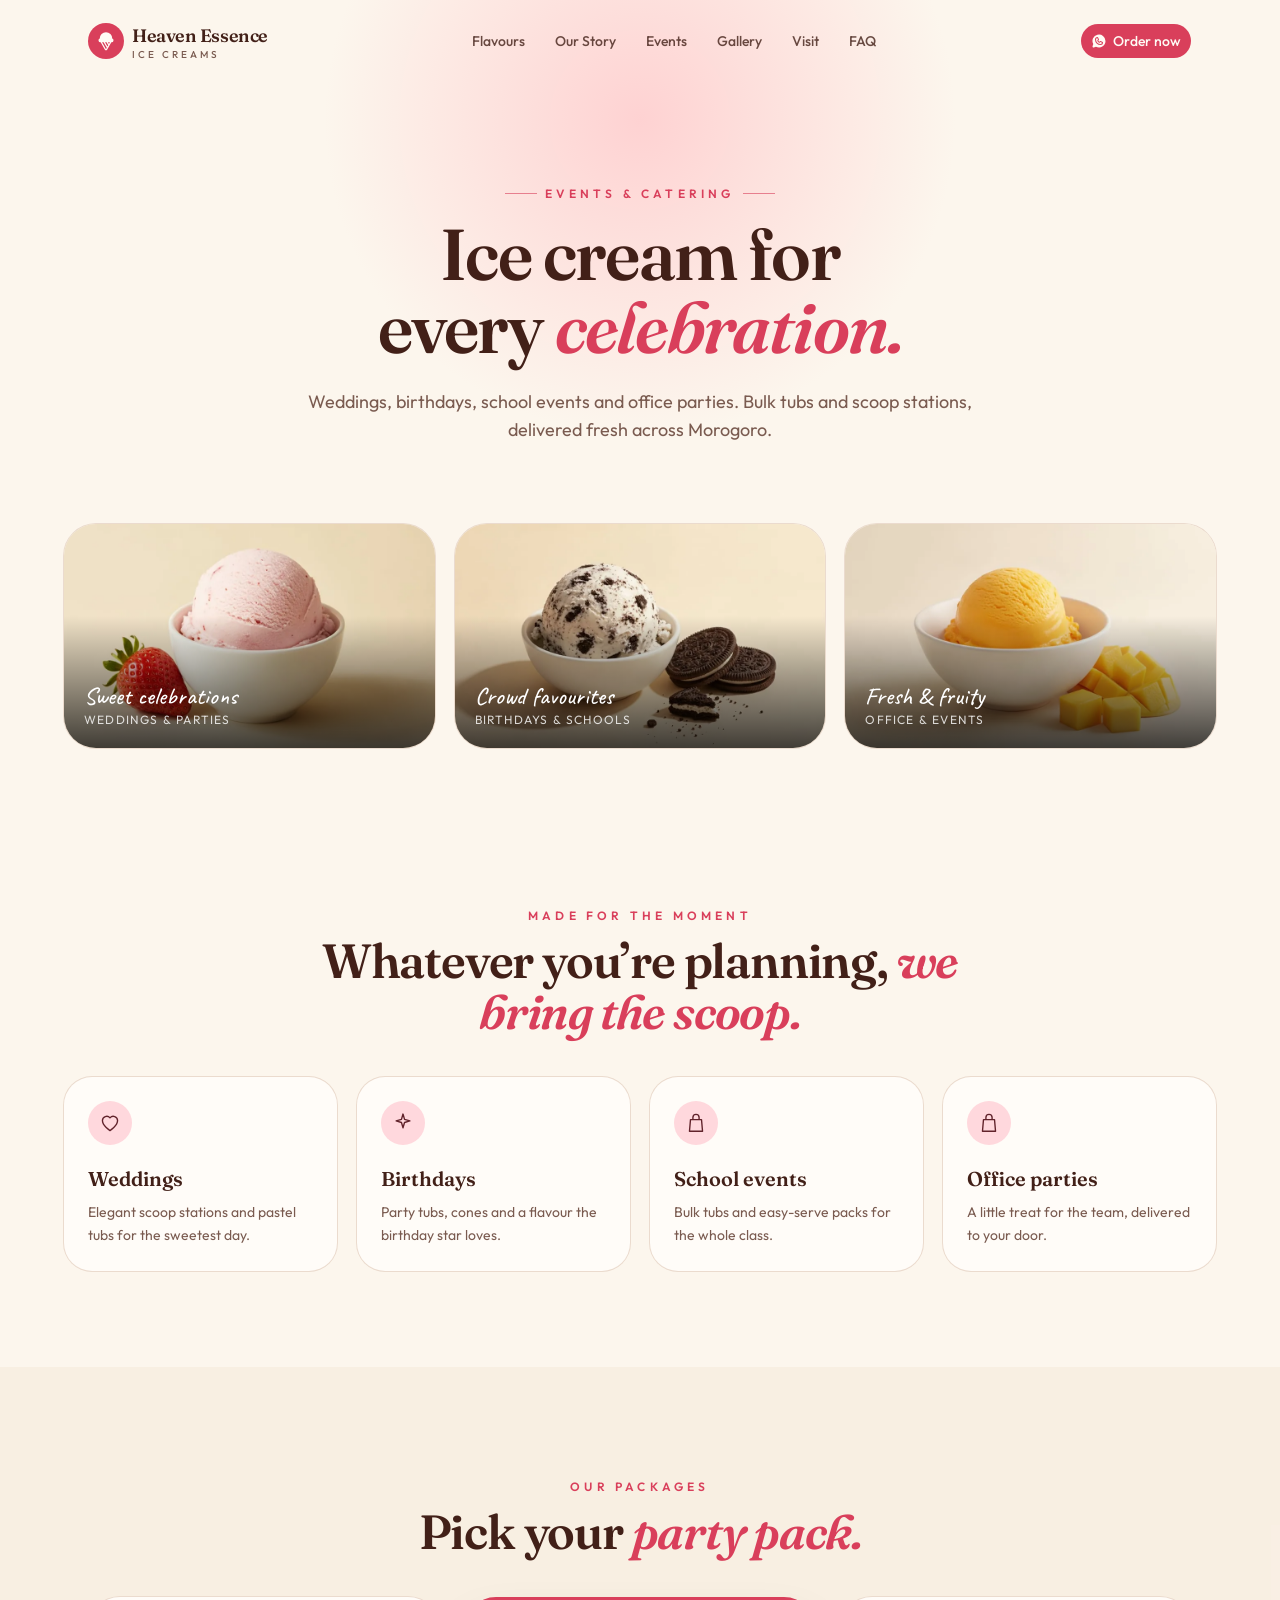
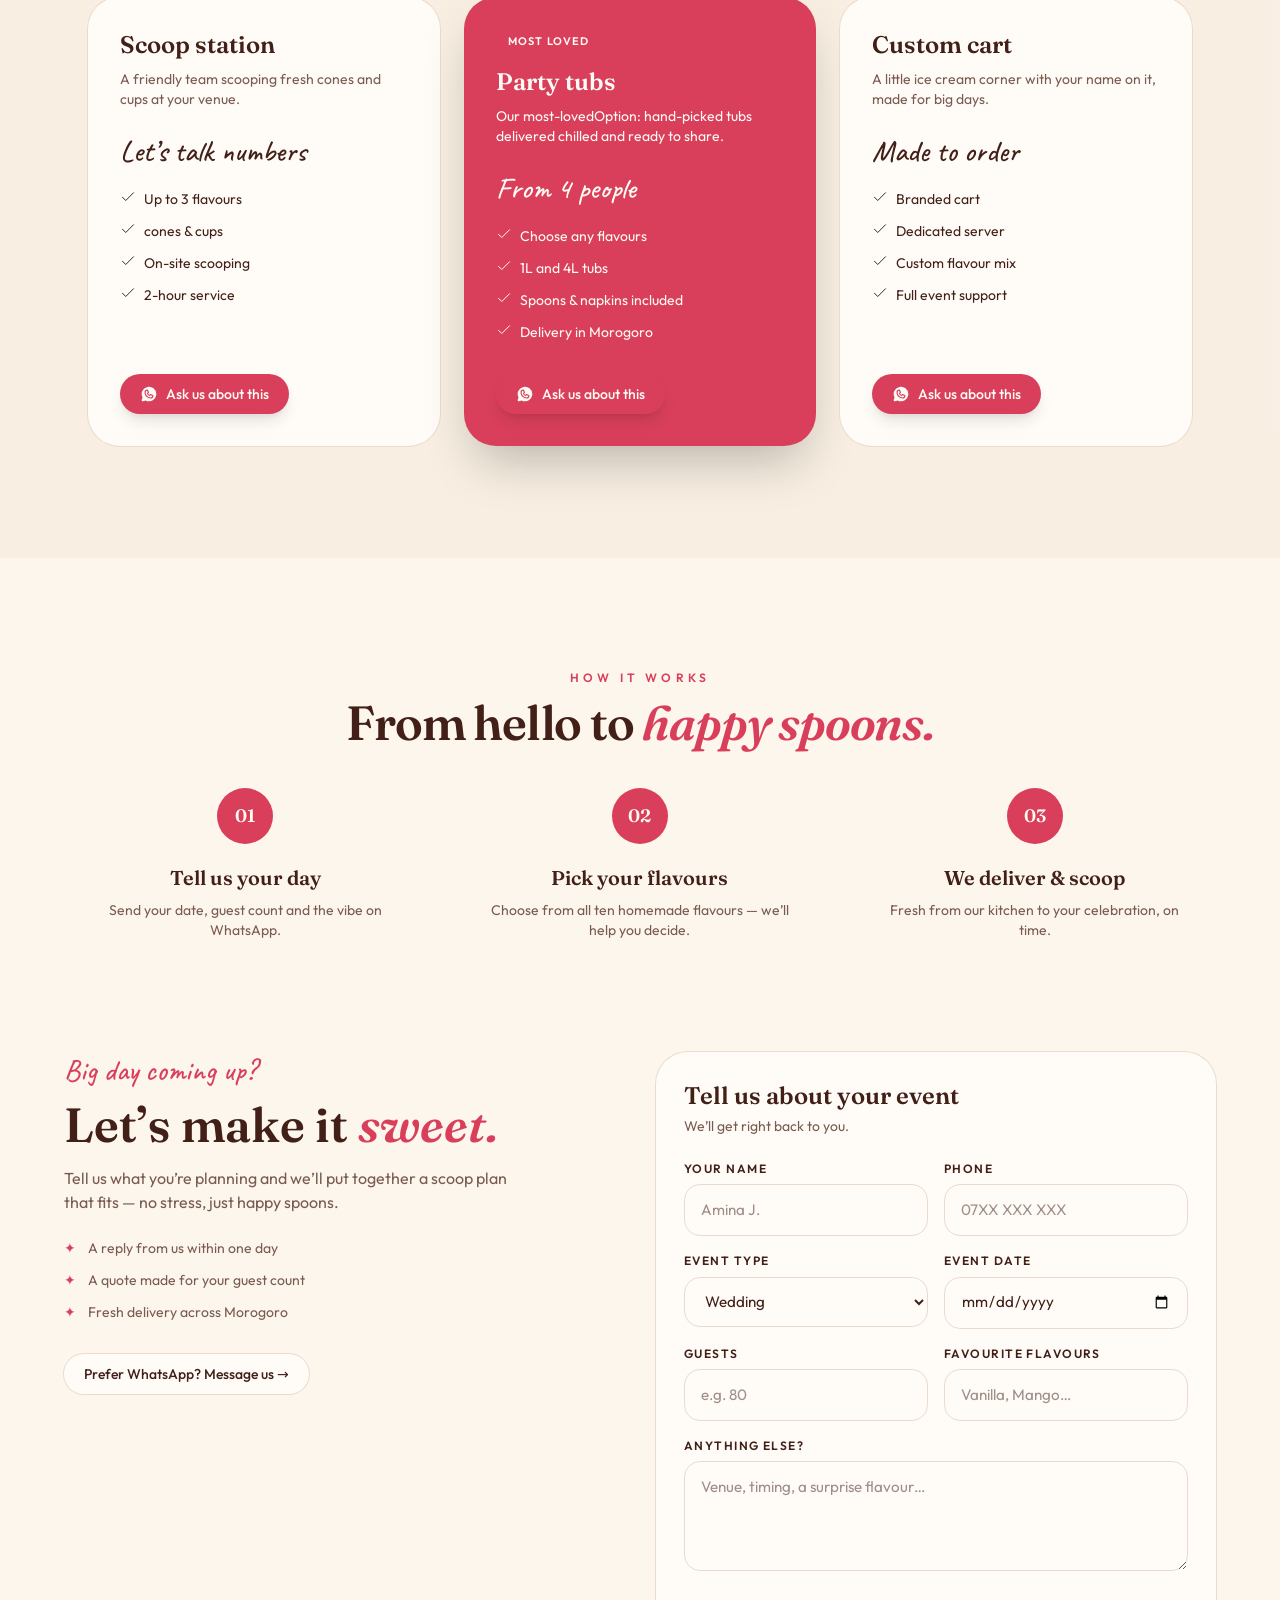
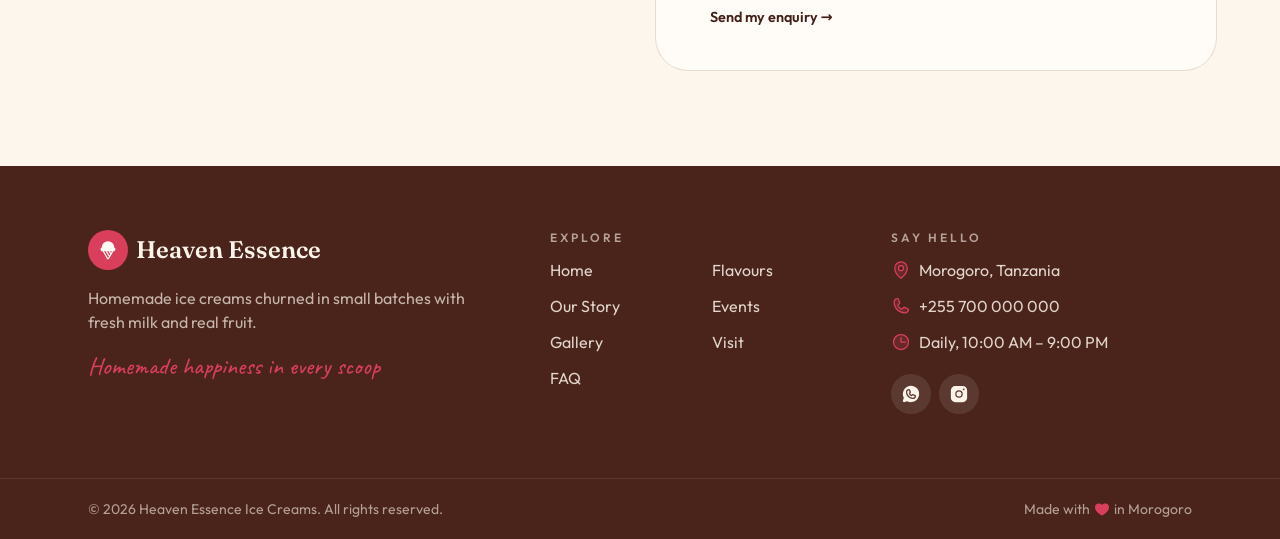
==== commit 332be0dd: "Wire frontend forms to Django API via same-origin proxy" ====
--- a/events/index.html
+++ b/events/index.html
@@ -101,11 +101,32 @@
     </div>
   </div>
 </div></section><section class="px-6 pb-24">
-<div class="mx-auto flex max-w-5xl flex-col items-center gap-6 rounded-[2.5rem] bg-secondary px-8 py-16 text-center text-secondary-foreground md:py-20">
-  <p class="font-script text-3xl text-primary">Big day coming up?</p>
-  <h2 class="max-w-2xl font-serif text-3xl font-semibold leading-tight md:text-5xl">Let’s make it <span class="italic text-primary">sweet.</span></h2>
-  <p class="max-w-xl text-secondary-foreground/70">Tell us what you’re planning and we’ll put together a scoop plan that fits.</p>
-  <a href="https://wa.me/255700000000?text=Hello%20Heaven%20Essence!%20I&#x27;d%20like%20to%20order%20ice%20cream." target="_blank" rel="noreferrer" class="inline-flex items-center gap-2 rounded-full bg-primary px-5 py-2.5 text-sm font-medium text-primary-foreground shadow-lg shadow-primary/20 transition hover:-translate-y-0.5 hover:bg-primary/85"><svg xmlns="http://www.w3.org/2000/svg" viewBox="0 0 256 256" style="width:18px;height:18px" class="" fill="currentColor"><path d="M152.58,145.23l23,11.48A24,24,0,0,1,152,176a72.08,72.08,0,0,1-72-72A24,24,0,0,1,99.29,80.46l11.48,23L101,118a8,8,0,0,0-.73,7.51,56.47,56.47,0,0,0,30.15,30.15A8,8,0,0,0,138,155ZM232,128A104,104,0,0,1,79.12,219.82L45.07,231.17a16,16,0,0,1-20.24-20.24l11.35-34.05A104,104,0,1,1,232,128Zm-40,24a8,8,0,0,0-4.42-7.16l-32-16a8,8,0,0,0-8,.5l-14.69,9.8a40.55,40.55,0,0,1-16-16l9.8-14.69a8,8,0,0,0,.5-8l-16-32A8,8,0,0,0,104,64a40,40,0,0,0-40,40,88.1,88.1,0,0,0,88,88A40,40,0,0,0,192,152Z"/></svg>Plan my event on WhatsApp</a>
+<div class="mx-auto grid max-w-6xl gap-8 md:grid-cols-2 items-start">
+  <div class="reveal">
+    <p class="font-script text-3xl text-primary">Big day coming up?</p>
+    <h2 class="mt-3 font-serif text-3xl font-semibold leading-tight md:text-5xl">Let’s make it <span class="italic text-primary">sweet.</span></h2>
+    <p class="mt-4 max-w-md text-muted-foreground">Tell us what you’re planning and we’ll put together a scoop plan that fits — no stress, just happy spoons.</p>
+    <ul class="mt-6 space-y-3 text-sm text-muted-foreground">
+      <li class="flex gap-3"><span class="text-primary">✦</span> A reply from us within one day</li>
+      <li class="flex gap-3"><span class="text-primary">✦</span> A quote made for your guest count</li>
+      <li class="flex gap-3"><span class="text-primary">✦</span> Fresh delivery across Morogoro</li>
+    </ul>
+    <a href="https://wa.me/255700000000?text=Hello%20Heaven%20Essence!%20I&#x27;d%20like%20to%20order%20ice%20cream." target="_blank" rel="noreferrer" class="mt-8 inline-flex items-center gap-2 rounded-full bg-card px-5 py-2.5 text-sm font-medium ring-1 ring-border transition hover:bg-accent hover:text-accent-foreground">Prefer WhatsApp? Message us →</a>
+  </div>
+  <div class="reveal rounded-[2rem] bg-card p-7 ring-1 ring-border md:p-9">
+    <h3 class="font-serif text-2xl font-semibold">Tell us about your event</h3>
+    <p class="mt-1 text-sm text-muted-foreground">We’ll get right back to you.</p>
+    <form class="form-grid mt-6" data-endpoint="/api/enquiries/" data-success="Thank you! Your enquiry is in — we’ll be in touch soon.">
+      <div><label class="field-label" for="ev-name">Your name</label><input class="form-input" id="ev-name" name="name" required placeholder="Amina J."></div>
+      <div><label class="field-label" for="ev-phone">Phone</label><input class="form-input" id="ev-phone" name="phone" type="tel" required placeholder="07XX XXX XXX"></div>
+      <div><label class="field-label" for="ev-type">Event type</label><select class="form-select" id="ev-type" name="event_type"><option value="wedding">Wedding</option><option value="birthday">Birthday</option><option value="school">School event</option><option value="office">Office party</option><option value="other">Other</option></select></div>
+      <div><label class="field-label" for="ev-date">Event date</label><input class="form-input" id="ev-date" name="event_date" type="date"></div>
+      <div><label class="field-label" for="ev-guests">Guests</label><input class="form-input" id="ev-guests" name="guests" type="number" min="1" placeholder="e.g. 80"></div>
+      <div><label class="field-label" for="ev-flavours">Favourite flavours</label><input class="form-input" id="ev-flavours" name="flavours" placeholder="Vanilla, Mango…"></div>
+      <div class="field-full"><label class="field-label" for="ev-message">Anything else?</label><textarea class="form-textarea" id="ev-message" name="message" placeholder="Venue, timing, a surprise flavour…"></textarea></div>
+      <div class="field-full"><button class="form-btn" type="submit">Send my enquiry →</button><div class="form-msg"></div></div>
+    </form>
+  </div>
 </div></section><footer class="relative overflow-hidden bg-secondary text-secondary-foreground"><div class="mx-auto grid max-w-6xl gap-10 px-6 py-16 md:grid-cols-[1.4fr_1fr_1fr]"><div class="space-y-4"><div class="flex items-center gap-2"><span class="grid size-10 place-items-center rounded-full bg-primary text-primary-foreground"><svg xmlns="http://www.w3.org/2000/svg" width="1em" height="1em" fill="currentColor" viewBox="0 0 256 256" class="size-5"><path d="M208,97.37V96A80,80,0,0,0,48,96v1.37A24,24,0,0,0,56,144h3.29l54.82,95.94a16,16,0,0,0,27.78,0L196.71,144H200a24,24,0,0,0,8-46.63ZM146.89,198.94,115.5,144h19.29l21.75,38.06ZM77.71,144H97.07l40.61,71.06L128,232Zm88,21.94L153.21,144h25.08Z"></path></svg></span><span class="font-serif text-2xl font-semibold">Heaven Essence</span></div><p class="max-w-sm text-secondary-foreground/70">Homemade ice creams churned in small batches with fresh milk and real fruit.</p><p class="font-script text-2xl text-primary">Homemade happiness in every scoop</p></div><div class="space-y-3"><h3 class="text-xs font-semibold uppercase tracking-[0.25em] text-secondary-foreground/60">Explore</h3><div class="grid grid-cols-2 gap-x-6 gap-y-3"><a class="block w-fit text-secondary-foreground/85 transition-colors hover:text-primary cursor-pointer" href="/">Home</a><a class="block w-fit text-secondary-foreground/85 transition-colors hover:text-primary cursor-pointer" href="/flavours">Flavours</a><a class="block w-fit text-secondary-foreground/85 transition-colors hover:text-primary cursor-pointer active" href="/our-story">Our Story</a><a class="block w-fit text-secondary-foreground/85 transition-colors hover:text-primary cursor-pointer" href="/events">Events</a><a class="block w-fit text-secondary-foreground/85 transition-colors hover:text-primary cursor-pointer" href="/gallery">Gallery</a><a class="block w-fit text-secondary-foreground/85 transition-colors hover:text-primary cursor-pointer" href="/visit">Visit</a><a class="block w-fit text-secondary-foreground/85 transition-colors hover:text-primary cursor-pointer" href="/faq">FAQ</a></div></div><div class="space-y-3"><h3 class="text-xs font-semibold uppercase tracking-[0.25em] text-secondary-foreground/60">Say hello</h3><p class="flex items-center gap-2 text-secondary-foreground/85"><svg xmlns="http://www.w3.org/2000/svg" width="1em" height="1em" fill="currentColor" viewBox="0 0 256 256" class="size-5 text-primary"><path d="M128,24a80,80,0,0,0-80,80c0,72,80,128,80,128s80-56,80-128A80,80,0,0,0,128,24Zm0,112a32,32,0,1,1,32-32A32,32,0,0,1,128,136Z" opacity="0.2"></path><path d="M128,64a40,40,0,1,0,40,40A40,40,0,0,0,128,64Zm0,64a24,24,0,1,1,24-24A24,24,0,0,1,128,128Zm0-112a88.1,88.1,0,0,0-88,88c0,31.4,14.51,64.68,42,96.25a254.19,254.19,0,0,0,41.45,38.3,8,8,0,0,0,9.18,0A254.19,254.19,0,0,0,174,200.25c27.45-31.57,42-64.85,42-96.25A88.1,88.1,0,0,0,128,16Zm0,206c-16.53-13-72-60.75-72-118a72,72,0,0,1,144,0C200,161.23,144.53,209,128,222Z"></path></svg>Morogoro, Tanzania</p><p class="flex items-center gap-2 text-secondary-foreground/85"><svg xmlns="http://www.w3.org/2000/svg" width="1em" height="1em" fill="currentColor" viewBox="0 0 256 256" class="size-5 text-primary"><path d="M223.94,174.08A48.33,48.33,0,0,1,176,216,136,136,0,0,1,40,80,48.33,48.33,0,0,1,81.92,32.06a8,8,0,0,1,8.3,4.8l21.13,47.2a8,8,0,0,1-.66,7.53L89.32,117a7.93,7.93,0,0,0-.54,7.81c8.27,16.93,25.77,34.22,42.75,42.41a7.92,7.92,0,0,0,7.83-.59l25-21.3a8,8,0,0,1,7.59-.69l47.16,21.13A8,8,0,0,1,223.94,174.08Z" opacity="0.2"></path><path d="M222.37,158.46l-47.11-21.11-.13-.06a16,16,0,0,0-15.17,1.4,8.12,8.12,0,0,0-.75.56L134.87,160c-15.42-7.49-31.34-23.29-38.83-38.51l20.78-24.71c.2-.25.39-.5.57-.77a16,16,0,0,0,1.32-15.06l0-.12L97.54,33.64a16,16,0,0,0-16.62-9.52A56.26,56.26,0,0,0,32,80c0,79.4,64.6,144,144,144a56.26,56.26,0,0,0,55.88-48.92A16,16,0,0,0,222.37,158.46ZM176,208A128.14,128.14,0,0,1,48,80,40.2,40.2,0,0,1,82.87,40a.61.61,0,0,0,0,.12l21,47L83.2,111.86a6.13,6.13,0,0,0-.57.77,16,16,0,0,0-1,15.7c9.06,18.53,27.73,37.06,46.46,46.11a16,16,0,0,0,15.75-1.14,8.44,8.44,0,0,0,.74-.56L168.89,152l47,21.05h0s.08,0,.11,0A40.21,40.21,0,0,1,176,208Z"></path></svg>+255 700 000 000</p><p class="flex items-center gap-2 text-secondary-foreground/85"><svg xmlns="http://www.w3.org/2000/svg" width="1em" height="1em" fill="currentColor" viewBox="0 0 256 256" class="size-5 text-primary"><path d="M224,128a96,96,0,1,1-96-96A96,96,0,0,1,224,128Z" opacity="0.2"></path><path d="M128,24A104,104,0,1,0,232,128,104.11,104.11,0,0,0,128,24Zm0,192a88,88,0,1,1,88-88A88.1,88.1,0,0,1,128,216Zm64-88a8,8,0,0,1-8,8H128a8,8,0,0,1-8-8V72a8,8,0,0,1,16,0v48h48A8,8,0,0,1,192,128Z"></path></svg>Daily, 10:00 AM – 9:00 PM</p><div class="flex gap-2 pt-2"><a href="https://wa.me/255700000000?text=Hello%20Heaven%20Essence!" target="_blank" rel="noreferrer" aria-label="WhatsApp" class="grid size-10 place-items-center rounded-full bg-secondary-foreground/10 transition-colors hover:bg-primary hover:text-primary-foreground cursor-pointer"><svg xmlns="http://www.w3.org/2000/svg" width="1em" height="1em" fill="currentColor" viewBox="0 0 256 256" class="size-5"><path d="M152.58,145.23l23,11.48A24,24,0,0,1,152,176a72.08,72.08,0,0,1-72-72A24,24,0,0,1,99.29,80.46l11.48,23L101,118a8,8,0,0,0-.73,7.51,56.47,56.47,0,0,0,30.15,30.15A8,8,0,0,0,138,155ZM232,128A104,104,0,0,1,79.12,219.82L45.07,231.17a16,16,0,0,1-20.24-20.24l11.35-34.05A104,104,0,1,1,232,128Zm-40,24a8,8,0,0,0-4.42-7.16l-32-16a8,8,0,0,0-8,.5l-14.69,9.8a40.55,40.55,0,0,1-16-16l9.8-14.69a8,8,0,0,0,.5-8l-16-32A8,8,0,0,0,104,64a40,40,0,0,0-40,40,88.1,88.1,0,0,0,88,88A40,40,0,0,0,192,152Z"></path></svg></a><a href="https://instagram.com" target="_blank" rel="noreferrer" aria-label="Instagram" class="grid size-10 place-items-center rounded-full bg-secondary-foreground/10 transition-colors hover:bg-primary hover:text-primary-foreground cursor-pointer"><svg xmlns="http://www.w3.org/2000/svg" width="1em" height="1em" fill="currentColor" viewBox="0 0 256 256" class="size-5"><path d="M176,24H80A56.06,56.06,0,0,0,24,80v96a56.06,56.06,0,0,0,56,56h96a56.06,56.06,0,0,0,56-56V80A56.06,56.06,0,0,0,176,24ZM128,176a48,48,0,1,1,48-48A48.05,48.05,0,0,1,128,176Zm60-96a12,12,0,1,1,12-12A12,12,0,0,1,188,80Zm-28,48a32,32,0,1,1-32-32A32,32,0,0,1,160,128Z"></path></svg></a></div></div></div><div class="border-t border-secondary-foreground/10"><div class="mx-auto flex max-w-6xl flex-col items-center justify-between gap-2 px-6 py-5 text-sm text-secondary-foreground/60 sm:flex-row"><p>© <!-- -->2026<!-- --> Heaven Essence Ice Creams. All rights reserved.</p><p class="flex items-center gap-1">Made with <svg xmlns="http://www.w3.org/2000/svg" width="1em" height="1em" fill="currentColor" viewBox="0 0 256 256" class="size-4 text-primary"><path d="M240,102c0,70-103.79,126.66-108.21,129a8,8,0,0,1-7.58,0C119.79,228.66,16,172,16,102A62.07,62.07,0,0,1,78,40c20.65,0,38.73,8.88,50,23.89C139.27,48.88,157.35,40,178,40A62.07,62.07,0,0,1,240,102Z"></path></svg> <!-- -->in Morogoro</p></div></div></footer>
 <script>
 (function(){
@@ -176,4 +197,4 @@
     document.addEventListener('keydown',function(e){if(e.key==='Escape')lb.classList.add('hidden');});
   }
 })();
-</script></body></html>+</script><script src="/assets/forms.js"></script></body></html>
--- a/assets/custom.css
+++ b/assets/custom.css
@@ -54,3 +54,19 @@
 .group:hover .group-hover\:opacity-100{opacity:1}
 
 @media (max-width:767px){.md\:grid-cols-3,.md\:columns-3{grid-template-columns:repeat(2,minmax(0,1fr))}}
+
+/* ---- Forms (frontend -> Django API) ---------------------------------- */
+.form-grid{display:grid;grid-template-columns:repeat(2,minmax(0,1fr));gap:1rem}
+.form-grid .field-full{grid-column:1/-1}
+.field-label{display:block;margin-bottom:.4rem;font-size:.75rem;font-weight:600;letter-spacing:.12em;text-transform:uppercase;color:var(--color-primary)}
+.form-input,.form-select,.form-textarea{width:100%;border-radius:1rem;border:1px solid var(--color-border);background:var(--color-card);padding:.85rem 1rem;font:inherit;font-size:.95rem;color:var(--color-foreground);outline:none;transition:border-color .2s,box-shadow .2s}
+.form-input:focus,.form-select:focus,.form-textarea:focus{border-color:var(--color-primary);box-shadow:0 0 0 3px color-mix(in oklab,var(--color-primary) 18%,transparent)}
+.form-textarea{min-height:110px;resize:vertical}
+.form-btn{display:inline-flex;align-items:center;justify-content:center;gap:.5rem;border-radius:9999px;background:var(--color-primary);color:var(--color-primary-foreground);padding:.85rem 1.6rem;font-size:.9rem;font-weight:600;transition:transform .2s,background .2s}
+.form-btn:hover{transform:translateY(-2px);background:color-mix(in oklab,var(--color-primary) 85%,transparent)}
+.form-btn:disabled{opacity:.6;cursor:not-allowed;transform:none}
+.form-msg{margin-top:1rem;border-radius:1rem;padding:.9rem 1.1rem;font-size:.9rem;display:none}
+.form-msg.show{display:block}
+.form-msg.ok{background:color-mix(in oklab,#4d9a6a 15%,transparent);color:#2f6d48;border:1px solid color-mix(in oklab,#4d9a6a 30%,transparent)}
+.form-msg.err{background:color-mix(in oklab,var(--color-primary) 12%,transparent);color:var(--color-primary);border:1px solid color-mix(in oklab,var(--color-primary) 25%,transparent)}
+@media(max-width:640px){.form-grid{grid-template-columns:1fr}}
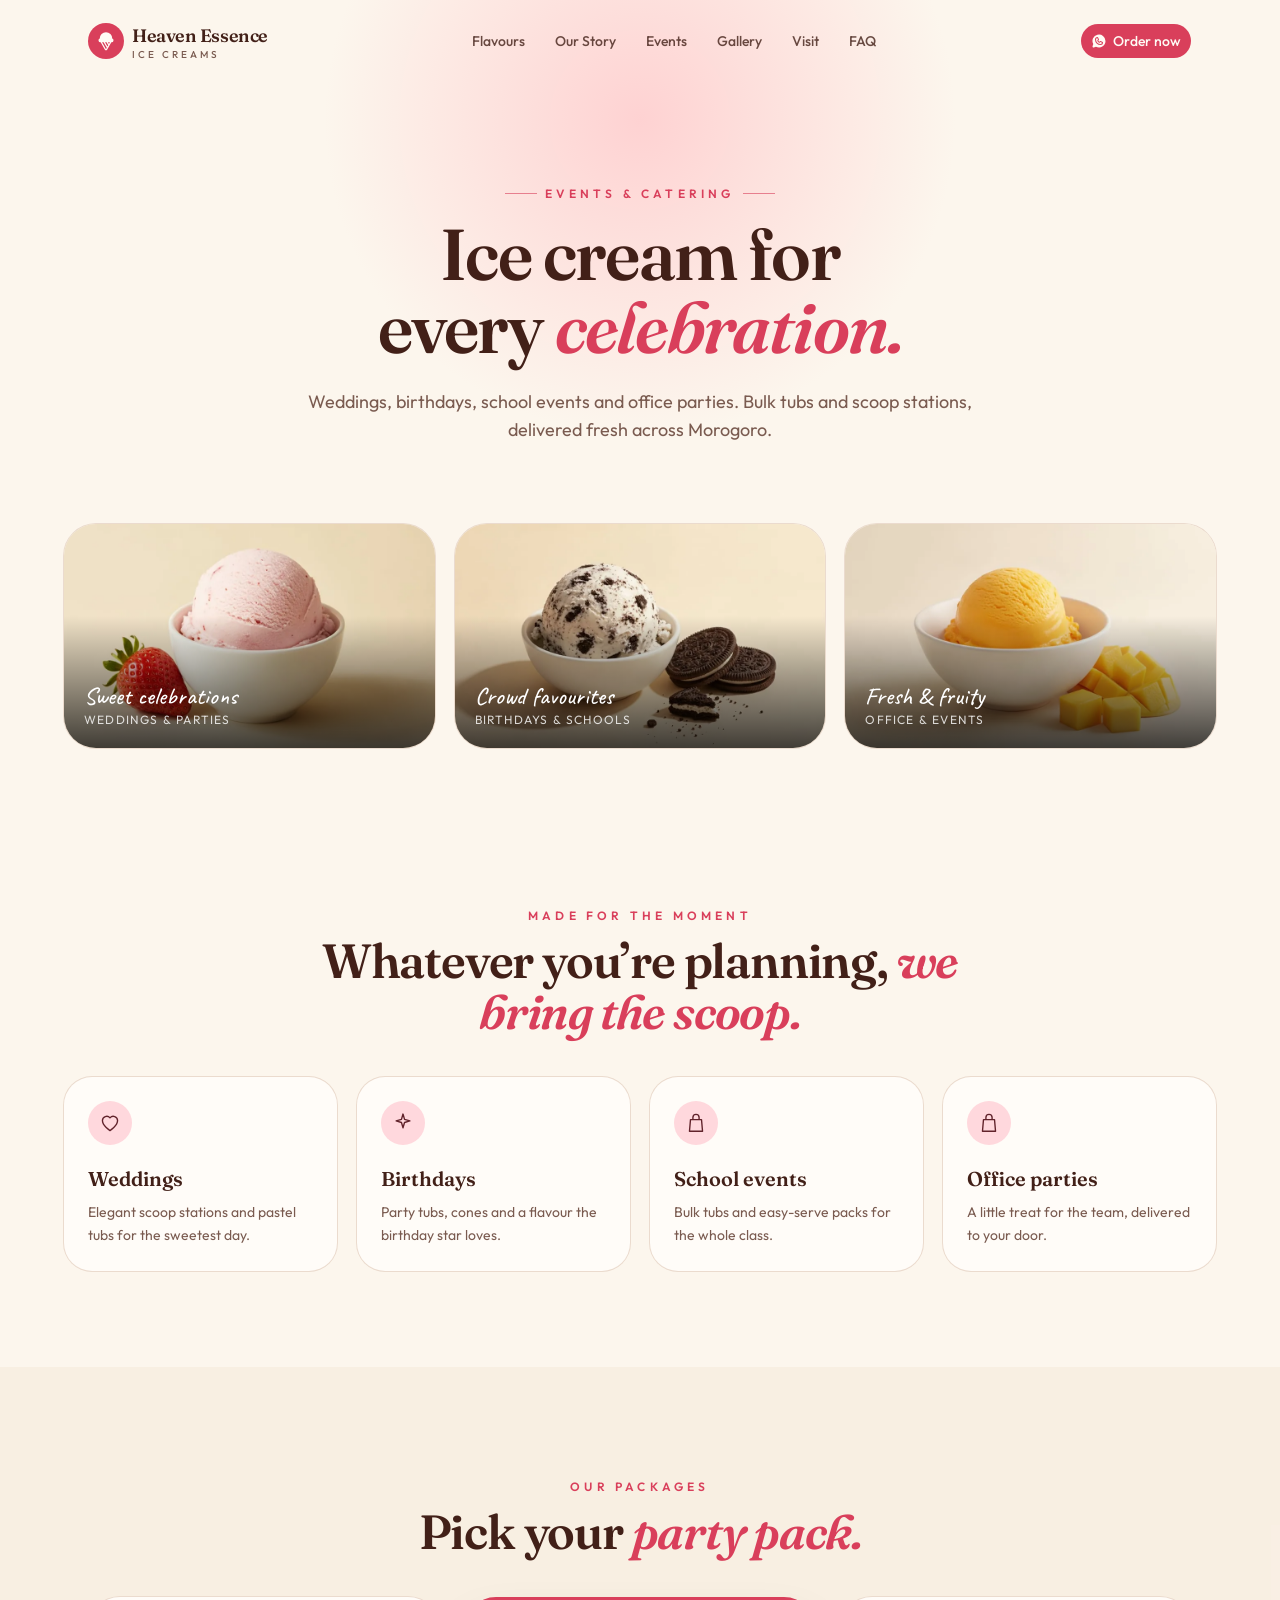
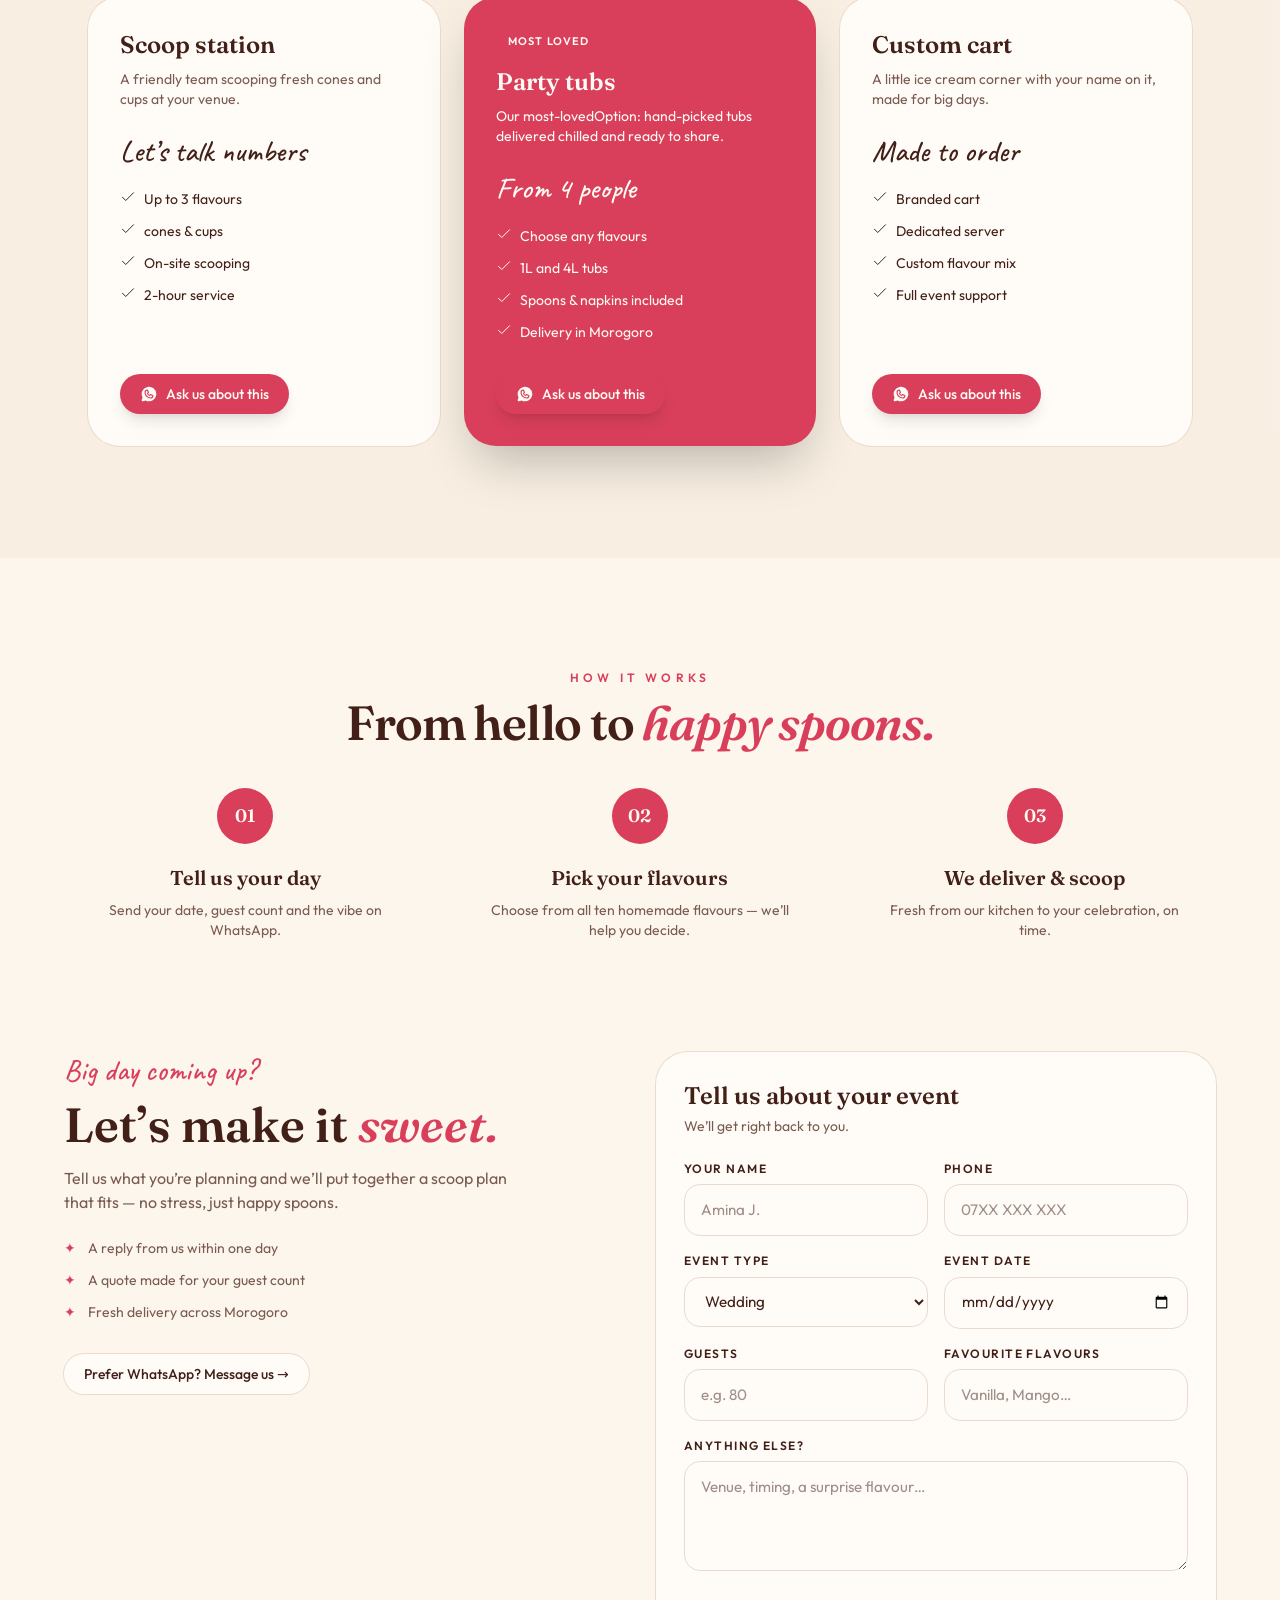
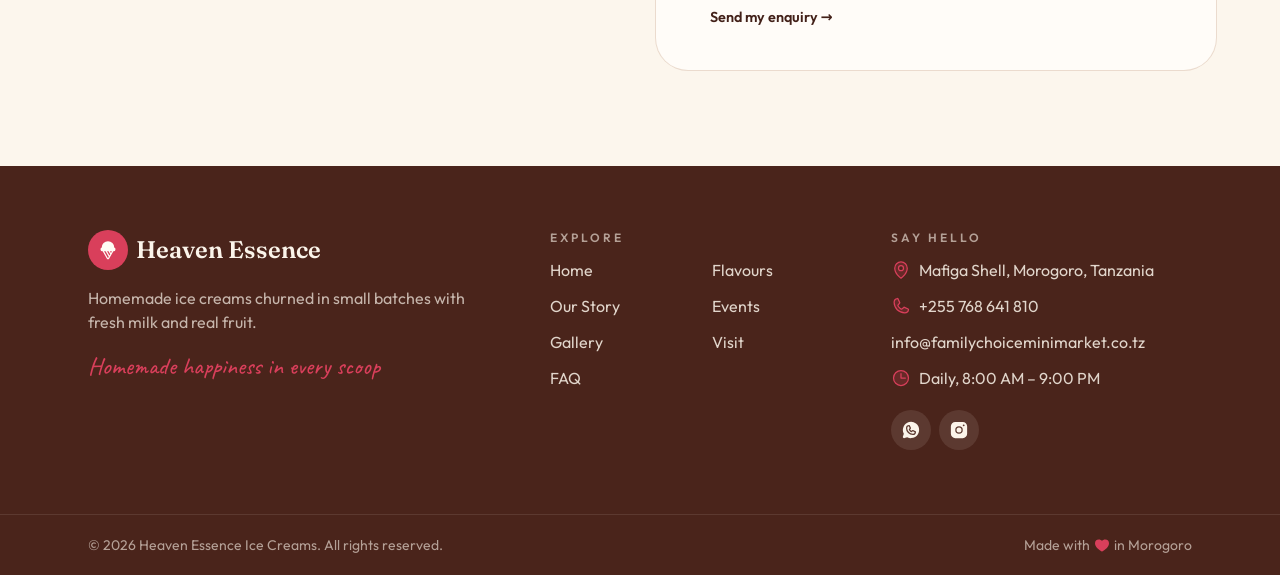
==== commit 31b3e851: "Complete backend: real contact facts, multi-item orders, notifications, tokens, CSV export, health c" ====
--- a/events/index.html
+++ b/events/index.html
@@ -1,4 +1,4 @@
-<!DOCTYPE html><html lang="en"><head><meta charSet="utf-8"/><meta name="viewport" content="width=device-width, initial-scale=1.0"/><link rel="stylesheet" href="/assets/fonts.css" data-precedence="default"/><link rel="stylesheet" href="/assets/index-BwMxcPgd.css" data-precedence="default"/><link rel="stylesheet" href="/assets/custom.css"/><title>Events & Catering | Heaven Essence Ice Creams</title><meta name="theme-color" content="#f9f3ec"/><meta property="og:type" content="website"/><meta property="og:site_name" content="Heaven Essence Ice Creams"/><meta name="description" content="How one family recipe in Morogoro became Heaven Essence, and how we still make every batch by hand."/><meta property="og:title" content="Our Story | Heaven Essence Ice Creams"/><meta property="og:description" content="How one family recipe in Morogoro became Heaven Essence, and how we still make every batch by hand."/><link rel="modulepreload" href="/assets/index-DfVBqHhr.js" fetchPriority="low"/><link rel="modulepreload" href="/assets/site-BfMjf0Te.js" fetchPriority="low"/><link rel="modulepreload" href="/assets/_site-gdeizYmg.js" fetchPriority="low"/><link rel="modulepreload" href="/assets/whatsapp-button-Blbq6XgJ.js" fetchPriority="low"/><link rel="modulepreload" href="/assets/MapPin.es-DjvplUCG.js" fetchPriority="low"/><link rel="modulepreload" href="/assets/IceCream.es-DO8bWbjE.js" fetchPriority="low"/><link rel="modulepreload" href="/assets/our-story-ZhVXm2G_.js" fetchPriority="low"/><link rel="modulepreload" href="/assets/coming-soon-note-CjTJHC6O.js" fetchPriority="low"/><link rel="modulepreload" href="/assets/page-intro-CP0D2Z_T.js" fetchPriority="low"/><link rel="modulepreload" href="/assets/flavours-DYcjhhlN.js" fetchPriority="low"/><link rel="icon" href="/favicon.ico"/><!-- analytics removed --></head><body><script>(function(){try{var t=localStorage.getItem("theme");if(t!=='light'&&t!=='dark'&&t!=='system'){t="light"}var d=matchMedia('(prefers-color-scheme: dark)').matches;var r=t==='system'?(d?'dark':'light'):t;var e=document.documentElement;e.classList.add(r);e.style.colorScheme=r}catch(e){}})();;document.currentScript.remove()</script><section aria-label="Notifications alt+T" tabindex="-1" aria-live="polite" aria-relevant="additions text" aria-atomic="false" data-react-aria-top-layer="true"></section><!--$--><div class="relative overflow-x-clip"><div class="fixed inset-x-0 top-0 z-[60] h-1 origin-left bg-primary" style="transform:scaleX(0)"></div><header class="fixed inset-x-0 top-0 z-50 px-3 pt-3 md:px-6"><div class="mx-auto flex max-w-6xl items-center justify-between rounded-full px-4 py-2.5 transition-all duration-500 md:px-6 bg-transparent" style="transform:translateY(0)"><a class="group flex items-center gap-2 cursor-pointer" href="/"><span class="grid size-9 place-items-center rounded-full bg-primary text-primary-foreground"><svg xmlns="http://www.w3.org/2000/svg" width="1em" height="1em" fill="currentColor" viewBox="0 0 256 256" class="size-5"><path d="M208,97.37V96A80,80,0,0,0,48,96v1.37A24,24,0,0,0,56,144h3.29l54.82,95.94a16,16,0,0,0,27.78,0L196.71,144H200a24,24,0,0,0,8-46.63ZM146.89,198.94,115.5,144h19.29l21.75,38.06ZM77.71,144H97.07l40.61,71.06L128,232Zm88,21.94L153.21,144h25.08Z"></path></svg></span><span class="leading-none"><span class="block font-serif text-lg font-semibold tracking-tight">Heaven Essence</span><span class="block text-[10px] font-medium uppercase tracking-[0.3em] text-muted-foreground">Ice Creams</span></span></a><nav class="hidden items-center gap-0.5 lg:flex"><a class="relative rounded-full px-3.5 py-2 text-sm font-medium text-foreground/80 transition-colors hover:bg-accent hover:text-accent-foreground data-[status=active]:bg-accent data-[status=active]:text-accent-foreground cursor-pointer" href="/flavours">Flavours</a><a class="relative rounded-full px-3.5 py-2 text-sm font-medium text-foreground/80 transition-colors hover:bg-accent hover:text-accent-foreground data-[status=active]:bg-accent data-[status=active]:text-accent-foreground cursor-pointer active" href="/our-story">Our Story</a><a class="relative rounded-full px-3.5 py-2 text-sm font-medium text-foreground/80 transition-colors hover:bg-accent hover:text-accent-foreground data-[status=active]:bg-accent data-[status=active]:text-accent-foreground cursor-pointer" href="/events">Events</a><a class="relative rounded-full px-3.5 py-2 text-sm font-medium text-foreground/80 transition-colors hover:bg-accent hover:text-accent-foreground data-[status=active]:bg-accent data-[status=active]:text-accent-foreground cursor-pointer" href="/gallery">Gallery</a><a class="relative rounded-full px-3.5 py-2 text-sm font-medium text-foreground/80 transition-colors hover:bg-accent hover:text-accent-foreground data-[status=active]:bg-accent data-[status=active]:text-accent-foreground cursor-pointer" href="/visit">Visit</a><a class="relative rounded-full px-3.5 py-2 text-sm font-medium text-foreground/80 transition-colors hover:bg-accent hover:text-accent-foreground data-[status=active]:bg-accent data-[status=active]:text-accent-foreground cursor-pointer" href="/faq">FAQ</a></nav><div class="flex items-center gap-2"><a href="https://wa.me/255700000000?text=Hello%20Heaven%20Essence!%20I&#x27;d%20like%20to%20order%20ice%20cream." target="_blank" rel="noreferrer" role="button" tabindex="0" data-slot="button" class="group/button shrink-0 items-center justify-center border border-transparent bg-clip-padding text-sm font-medium whitespace-nowrap transition-all outline-none select-none focus-visible:border-ring focus-visible:ring-3 focus-visible:ring-ring/50 active:not-aria-[haspopup]:translate-y-px disabled:pointer-events-none disabled:opacity-50 aria-invalid:border-destructive aria-invalid:ring-3 aria-invalid:ring-destructive/20 dark:aria-invalid:border-destructive/50 dark:aria-invalid:ring-destructive/40 [&amp;_svg]:pointer-events-none [&amp;_svg]:shrink-0 [&amp;_svg:not([class*=&#x27;size-&#x27;])]:size-4 bg-primary text-primary-foreground hover:bg-primary/80 h-9 gap-1.5 px-2.5 in-data-[slot=button-group]:rounded-md has-data-[icon=inline-end]:pr-2 has-data-[icon=inline-start]:pl-2 rounded-full hidden sm:inline-flex"><svg xmlns="http://www.w3.org/2000/svg" width="1em" height="1em" fill="currentColor" viewBox="0 0 256 256"><path d="M152.58,145.23l23,11.48A24,24,0,0,1,152,176a72.08,72.08,0,0,1-72-72A24,24,0,0,1,99.29,80.46l11.48,23L101,118a8,8,0,0,0-.73,7.51,56.47,56.47,0,0,0,30.15,30.15A8,8,0,0,0,138,155ZM232,128A104,104,0,0,1,79.12,219.82L45.07,231.17a16,16,0,0,1-20.24-20.24l11.35-34.05A104,104,0,1,1,232,128Zm-40,24a8,8,0,0,0-4.42-7.16l-32-16a8,8,0,0,0-8,.5l-14.69,9.8a40.55,40.55,0,0,1-16-16l9.8-14.69a8,8,0,0,0,.5-8l-16-32A8,8,0,0,0,104,64a40,40,0,0,0-40,40,88.1,88.1,0,0,0,88,88A40,40,0,0,0,192,152Z"></path></svg>Order now</a><button type="button" aria-label="Open menu" aria-expanded="false" class="grid size-10 place-items-center rounded-full bg-card ring-1 ring-border lg:hidden cursor-pointer"><svg xmlns="http://www.w3.org/2000/svg" width="1em" height="1em" fill="currentColor" viewBox="0 0 256 256" class="size-5"><path d="M224,128a8,8,0,0,1-8,8H40a8,8,0,0,1,0-16H216A8,8,0,0,1,224,128ZM40,72H216a8,8,0,0,0,0-16H40a8,8,0,0,0,0,16ZM216,184H40a8,8,0,0,0,0,16H216a8,8,0,0,0,0-16Z"></path></svg></button></div></div></header><section class="relative overflow-hidden px-6 pb-14 pt-36 md:pb-20 md:pt-44">
+<!DOCTYPE html><html lang="en"><head><meta charSet="utf-8"/><meta name="viewport" content="width=device-width, initial-scale=1.0"/><link rel="stylesheet" href="/assets/fonts.css" data-precedence="default"/><link rel="stylesheet" href="/assets/index-BwMxcPgd.css" data-precedence="default"/><link rel="stylesheet" href="/assets/custom.css"/><title>Events & Catering | Heaven Essence Ice Creams</title><meta name="theme-color" content="#f9f3ec"/><meta property="og:type" content="website"/><meta property="og:site_name" content="Heaven Essence Ice Creams"/><meta name="description" content="How one family recipe in Morogoro became Heaven Essence, and how we still make every batch by hand."/><meta property="og:title" content="Our Story | Heaven Essence Ice Creams"/><meta property="og:description" content="How one family recipe in Morogoro became Heaven Essence, and how we still make every batch by hand."/><link rel="modulepreload" href="/assets/index-DfVBqHhr.js" fetchPriority="low"/><link rel="modulepreload" href="/assets/site-BfMjf0Te.js" fetchPriority="low"/><link rel="modulepreload" href="/assets/_site-gdeizYmg.js" fetchPriority="low"/><link rel="modulepreload" href="/assets/whatsapp-button-Blbq6XgJ.js" fetchPriority="low"/><link rel="modulepreload" href="/assets/MapPin.es-DjvplUCG.js" fetchPriority="low"/><link rel="modulepreload" href="/assets/IceCream.es-DO8bWbjE.js" fetchPriority="low"/><link rel="modulepreload" href="/assets/our-story-ZhVXm2G_.js" fetchPriority="low"/><link rel="modulepreload" href="/assets/coming-soon-note-CjTJHC6O.js" fetchPriority="low"/><link rel="modulepreload" href="/assets/page-intro-CP0D2Z_T.js" fetchPriority="low"/><link rel="modulepreload" href="/assets/flavours-DYcjhhlN.js" fetchPriority="low"/><link rel="icon" href="/favicon.ico"/><!-- analytics removed --></head><body><script>(function(){try{var t=localStorage.getItem("theme");if(t!=='light'&&t!=='dark'&&t!=='system'){t="light"}var d=matchMedia('(prefers-color-scheme: dark)').matches;var r=t==='system'?(d?'dark':'light'):t;var e=document.documentElement;e.classList.add(r);e.style.colorScheme=r}catch(e){}})();;document.currentScript.remove()</script><section aria-label="Notifications alt+T" tabindex="-1" aria-live="polite" aria-relevant="additions text" aria-atomic="false" data-react-aria-top-layer="true"></section><!--$--><div class="relative overflow-x-clip"><div class="fixed inset-x-0 top-0 z-[60] h-1 origin-left bg-primary" style="transform:scaleX(0)"></div><header class="fixed inset-x-0 top-0 z-50 px-3 pt-3 md:px-6"><div class="mx-auto flex max-w-6xl items-center justify-between rounded-full px-4 py-2.5 transition-all duration-500 md:px-6 bg-transparent" style="transform:translateY(0)"><a class="group flex items-center gap-2 cursor-pointer" href="/"><span class="grid size-9 place-items-center rounded-full bg-primary text-primary-foreground"><svg xmlns="http://www.w3.org/2000/svg" width="1em" height="1em" fill="currentColor" viewBox="0 0 256 256" class="size-5"><path d="M208,97.37V96A80,80,0,0,0,48,96v1.37A24,24,0,0,0,56,144h3.29l54.82,95.94a16,16,0,0,0,27.78,0L196.71,144H200a24,24,0,0,0,8-46.63ZM146.89,198.94,115.5,144h19.29l21.75,38.06ZM77.71,144H97.07l40.61,71.06L128,232Zm88,21.94L153.21,144h25.08Z"></path></svg></span><span class="leading-none"><span class="block font-serif text-lg font-semibold tracking-tight">Heaven Essence</span><span class="block text-[10px] font-medium uppercase tracking-[0.3em] text-muted-foreground">Ice Creams</span></span></a><nav class="hidden items-center gap-0.5 lg:flex"><a class="relative rounded-full px-3.5 py-2 text-sm font-medium text-foreground/80 transition-colors hover:bg-accent hover:text-accent-foreground data-[status=active]:bg-accent data-[status=active]:text-accent-foreground cursor-pointer" href="/flavours">Flavours</a><a class="relative rounded-full px-3.5 py-2 text-sm font-medium text-foreground/80 transition-colors hover:bg-accent hover:text-accent-foreground data-[status=active]:bg-accent data-[status=active]:text-accent-foreground cursor-pointer active" href="/our-story">Our Story</a><a class="relative rounded-full px-3.5 py-2 text-sm font-medium text-foreground/80 transition-colors hover:bg-accent hover:text-accent-foreground data-[status=active]:bg-accent data-[status=active]:text-accent-foreground cursor-pointer" href="/events">Events</a><a class="relative rounded-full px-3.5 py-2 text-sm font-medium text-foreground/80 transition-colors hover:bg-accent hover:text-accent-foreground data-[status=active]:bg-accent data-[status=active]:text-accent-foreground cursor-pointer" href="/gallery">Gallery</a><a class="relative rounded-full px-3.5 py-2 text-sm font-medium text-foreground/80 transition-colors hover:bg-accent hover:text-accent-foreground data-[status=active]:bg-accent data-[status=active]:text-accent-foreground cursor-pointer" href="/visit">Visit</a><a class="relative rounded-full px-3.5 py-2 text-sm font-medium text-foreground/80 transition-colors hover:bg-accent hover:text-accent-foreground data-[status=active]:bg-accent data-[status=active]:text-accent-foreground cursor-pointer" href="/faq">FAQ</a></nav><div class="flex items-center gap-2"><a href="https://wa.me/255768641810?text=Hello%20Heaven%20Essence!%20I&#x27;d%20like%20to%20order%20ice%20cream." target="_blank" rel="noreferrer" role="button" tabindex="0" data-slot="button" class="group/button shrink-0 items-center justify-center border border-transparent bg-clip-padding text-sm font-medium whitespace-nowrap transition-all outline-none select-none focus-visible:border-ring focus-visible:ring-3 focus-visible:ring-ring/50 active:not-aria-[haspopup]:translate-y-px disabled:pointer-events-none disabled:opacity-50 aria-invalid:border-destructive aria-invalid:ring-3 aria-invalid:ring-destructive/20 dark:aria-invalid:border-destructive/50 dark:aria-invalid:ring-destructive/40 [&amp;_svg]:pointer-events-none [&amp;_svg]:shrink-0 [&amp;_svg:not([class*=&#x27;size-&#x27;])]:size-4 bg-primary text-primary-foreground hover:bg-primary/80 h-9 gap-1.5 px-2.5 in-data-[slot=button-group]:rounded-md has-data-[icon=inline-end]:pr-2 has-data-[icon=inline-start]:pl-2 rounded-full hidden sm:inline-flex"><svg xmlns="http://www.w3.org/2000/svg" width="1em" height="1em" fill="currentColor" viewBox="0 0 256 256"><path d="M152.58,145.23l23,11.48A24,24,0,0,1,152,176a72.08,72.08,0,0,1-72-72A24,24,0,0,1,99.29,80.46l11.48,23L101,118a8,8,0,0,0-.73,7.51,56.47,56.47,0,0,0,30.15,30.15A8,8,0,0,0,138,155ZM232,128A104,104,0,0,1,79.12,219.82L45.07,231.17a16,16,0,0,1-20.24-20.24l11.35-34.05A104,104,0,1,1,232,128Zm-40,24a8,8,0,0,0-4.42-7.16l-32-16a8,8,0,0,0-8,.5l-14.69,9.8a40.55,40.55,0,0,1-16-16l9.8-14.69a8,8,0,0,0,.5-8l-16-32A8,8,0,0,0,104,64a40,40,0,0,0-40,40,88.1,88.1,0,0,0,88,88A40,40,0,0,0,192,152Z"></path></svg>Order now</a><button type="button" aria-label="Open menu" aria-expanded="false" class="grid size-10 place-items-center rounded-full bg-card ring-1 ring-border lg:hidden cursor-pointer"><svg xmlns="http://www.w3.org/2000/svg" width="1em" height="1em" fill="currentColor" viewBox="0 0 256 256" class="size-5"><path d="M224,128a8,8,0,0,1-8,8H40a8,8,0,0,1,0-16H216A8,8,0,0,1,224,128ZM40,72H216a8,8,0,0,0,0-16H40a8,8,0,0,0,0,16ZM216,184H40a8,8,0,0,0,0,16H216a8,8,0,0,0,0-16Z"></path></svg></button></div></div></header><section class="relative overflow-hidden px-6 pb-14 pt-36 md:pb-20 md:pt-44">
 <div class="pointer-events-none absolute left-1/2 top-0 size-[80vmin] -translate-x-1/2 -translate-y-1/3 rounded-full bg-[radial-gradient(circle,oklch(0.88_0.08_15/0.7),transparent_62%)] dark:bg-[radial-gradient(circle,oklch(0.42_0.12_12/0.5),transparent_62%)]"></div>
 <div class="relative mx-auto max-w-4xl text-center">
 <p class="inline-flex items-center gap-2 text-xs font-semibold uppercase tracking-[0.35em] text-primary"><span class="h-px w-8 bg-primary/60"></span>Events & catering<span class="h-px w-8 bg-primary/60"></span></p>
@@ -58,7 +58,7 @@
       <ul class="mt-5 flex-1 space-y-3 text-sm">
       <li class="flex gap-2"><svg xmlns="http://www.w3.org/2000/svg" viewBox="0 0 256 256" style="width:16px;height:16px" class="" fill="none" stroke="currentColor" stroke-width="16" stroke-linecap="round" stroke-linejoin="round"><path d="M40 132l52 52L216 60"/></svg><span>Up to 3 flavours</span></li><li class="flex gap-2"><svg xmlns="http://www.w3.org/2000/svg" viewBox="0 0 256 256" style="width:16px;height:16px" class="" fill="none" stroke="currentColor" stroke-width="16" stroke-linecap="round" stroke-linejoin="round"><path d="M40 132l52 52L216 60"/></svg><span> cones & cups</span></li><li class="flex gap-2"><svg xmlns="http://www.w3.org/2000/svg" viewBox="0 0 256 256" style="width:16px;height:16px" class="" fill="none" stroke="currentColor" stroke-width="16" stroke-linecap="round" stroke-linejoin="round"><path d="M40 132l52 52L216 60"/></svg><span>On-site scooping</span></li><li class="flex gap-2"><svg xmlns="http://www.w3.org/2000/svg" viewBox="0 0 256 256" style="width:16px;height:16px" class="" fill="none" stroke="currentColor" stroke-width="16" stroke-linecap="round" stroke-linejoin="round"><path d="M40 132l52 52L216 60"/></svg><span> 2-hour service</span></li>
       </ul>
-      <div class="mt-8"><a href="https://wa.me/255700000000?text=Hello%20Heaven%20Essence!%20I&#x27;d%20like%20to%20order%20ice%20cream." target="_blank" rel="noreferrer" class="inline-flex items-center gap-2 rounded-full bg-primary px-5 py-2.5 text-sm font-medium text-primary-foreground shadow-lg shadow-primary/20 transition hover:-translate-y-0.5 hover:bg-primary/85"><svg xmlns="http://www.w3.org/2000/svg" viewBox="0 0 256 256" style="width:18px;height:18px" class="" fill="currentColor"><path d="M152.58,145.23l23,11.48A24,24,0,0,1,152,176a72.08,72.08,0,0,1-72-72A24,24,0,0,1,99.29,80.46l11.48,23L101,118a8,8,0,0,0-.73,7.51,56.47,56.47,0,0,0,30.15,30.15A8,8,0,0,0,138,155ZM232,128A104,104,0,0,1,79.12,219.82L45.07,231.17a16,16,0,0,1-20.24-20.24l11.35-34.05A104,104,0,1,1,232,128Zm-40,24a8,8,0,0,0-4.42-7.16l-32-16a8,8,0,0,0-8,.5l-14.69,9.8a40.55,40.55,0,0,1-16-16l9.8-14.69a8,8,0,0,0,.5-8l-16-32A8,8,0,0,0,104,64a40,40,0,0,0-40,40,88.1,88.1,0,0,0,88,88A40,40,0,0,0,192,152Z"/></svg>Ask us about this</a></div>
+      <div class="mt-8"><a href="https://wa.me/255768641810?text=Hello%20Heaven%20Essence!%20I&#x27;d%20like%20to%20order%20ice%20cream." target="_blank" rel="noreferrer" class="inline-flex items-center gap-2 rounded-full bg-primary px-5 py-2.5 text-sm font-medium text-primary-foreground shadow-lg shadow-primary/20 transition hover:-translate-y-0.5 hover:bg-primary/85"><svg xmlns="http://www.w3.org/2000/svg" viewBox="0 0 256 256" style="width:18px;height:18px" class="" fill="currentColor"><path d="M152.58,145.23l23,11.48A24,24,0,0,1,152,176a72.08,72.08,0,0,1-72-72A24,24,0,0,1,99.29,80.46l11.48,23L101,118a8,8,0,0,0-.73,7.51,56.47,56.47,0,0,0,30.15,30.15A8,8,0,0,0,138,155ZM232,128A104,104,0,0,1,79.12,219.82L45.07,231.17a16,16,0,0,1-20.24-20.24l11.35-34.05A104,104,0,1,1,232,128Zm-40,24a8,8,0,0,0-4.42-7.16l-32-16a8,8,0,0,0-8,.5l-14.69,9.8a40.55,40.55,0,0,1-16-16l9.8-14.69a8,8,0,0,0,.5-8l-16-32A8,8,0,0,0,104,64a40,40,0,0,0-40,40,88.1,88.1,0,0,0,88,88A40,40,0,0,0,192,152Z"/></svg>Ask us about this</a></div>
     </div><div class="reveal flex flex-col rounded-[2rem] bg-primary text-primary-foreground shadow-2xl shadow-primary/25 p-8">
       <p class="mb-3 w-fit rounded-full bg-primary-foreground/20 px-3 py-1 text-[11px] font-semibold uppercase tracking-widest">Most loved</p>
       <h3 class="font-serif text-2xl font-semibold">Party tubs</h3>
@@ -67,7 +67,7 @@
       <ul class="mt-5 flex-1 space-y-3 text-sm">
       <li class="flex gap-2"><svg xmlns="http://www.w3.org/2000/svg" viewBox="0 0 256 256" style="width:16px;height:16px" class="" fill="none" stroke="currentColor" stroke-width="16" stroke-linecap="round" stroke-linejoin="round"><path d="M40 132l52 52L216 60"/></svg><span>Choose any flavours</span></li><li class="flex gap-2"><svg xmlns="http://www.w3.org/2000/svg" viewBox="0 0 256 256" style="width:16px;height:16px" class="" fill="none" stroke="currentColor" stroke-width="16" stroke-linecap="round" stroke-linejoin="round"><path d="M40 132l52 52L216 60"/></svg><span>1L and 4L tubs</span></li><li class="flex gap-2"><svg xmlns="http://www.w3.org/2000/svg" viewBox="0 0 256 256" style="width:16px;height:16px" class="" fill="none" stroke="currentColor" stroke-width="16" stroke-linecap="round" stroke-linejoin="round"><path d="M40 132l52 52L216 60"/></svg><span>Spoons & napkins included</span></li><li class="flex gap-2"><svg xmlns="http://www.w3.org/2000/svg" viewBox="0 0 256 256" style="width:16px;height:16px" class="" fill="none" stroke="currentColor" stroke-width="16" stroke-linecap="round" stroke-linejoin="round"><path d="M40 132l52 52L216 60"/></svg><span>Delivery in Morogoro</span></li>
       </ul>
-      <div class="mt-8"><a href="https://wa.me/255700000000?text=Hello%20Heaven%20Essence!%20I&#x27;d%20like%20to%20order%20ice%20cream." target="_blank" rel="noreferrer" class="inline-flex items-center gap-2 rounded-full bg-primary px-5 py-2.5 text-sm font-medium text-primary-foreground shadow-lg shadow-primary/20 transition hover:-translate-y-0.5 hover:bg-primary/85"><svg xmlns="http://www.w3.org/2000/svg" viewBox="0 0 256 256" style="width:18px;height:18px" class="" fill="currentColor"><path d="M152.58,145.23l23,11.48A24,24,0,0,1,152,176a72.08,72.08,0,0,1-72-72A24,24,0,0,1,99.29,80.46l11.48,23L101,118a8,8,0,0,0-.73,7.51,56.47,56.47,0,0,0,30.15,30.15A8,8,0,0,0,138,155ZM232,128A104,104,0,0,1,79.12,219.82L45.07,231.17a16,16,0,0,1-20.24-20.24l11.35-34.05A104,104,0,1,1,232,128Zm-40,24a8,8,0,0,0-4.42-7.16l-32-16a8,8,0,0,0-8,.5l-14.69,9.8a40.55,40.55,0,0,1-16-16l9.8-14.69a8,8,0,0,0,.5-8l-16-32A8,8,0,0,0,104,64a40,40,0,0,0-40,40,88.1,88.1,0,0,0,88,88A40,40,0,0,0,192,152Z"/></svg>Ask us about this</a></div>
+      <div class="mt-8"><a href="https://wa.me/255768641810?text=Hello%20Heaven%20Essence!%20I&#x27;d%20like%20to%20order%20ice%20cream." target="_blank" rel="noreferrer" class="inline-flex items-center gap-2 rounded-full bg-primary px-5 py-2.5 text-sm font-medium text-primary-foreground shadow-lg shadow-primary/20 transition hover:-translate-y-0.5 hover:bg-primary/85"><svg xmlns="http://www.w3.org/2000/svg" viewBox="0 0 256 256" style="width:18px;height:18px" class="" fill="currentColor"><path d="M152.58,145.23l23,11.48A24,24,0,0,1,152,176a72.08,72.08,0,0,1-72-72A24,24,0,0,1,99.29,80.46l11.48,23L101,118a8,8,0,0,0-.73,7.51,56.47,56.47,0,0,0,30.15,30.15A8,8,0,0,0,138,155ZM232,128A104,104,0,0,1,79.12,219.82L45.07,231.17a16,16,0,0,1-20.24-20.24l11.35-34.05A104,104,0,1,1,232,128Zm-40,24a8,8,0,0,0-4.42-7.16l-32-16a8,8,0,0,0-8,.5l-14.69,9.8a40.55,40.55,0,0,1-16-16l9.8-14.69a8,8,0,0,0,.5-8l-16-32A8,8,0,0,0,104,64a40,40,0,0,0-40,40,88.1,88.1,0,0,0,88,88A40,40,0,0,0,192,152Z"/></svg>Ask us about this</a></div>
     </div><div class="reveal flex flex-col rounded-[2rem] bg-card text-foreground ring-1 ring-border p-8">
       
       <h3 class="font-serif text-2xl font-semibold">Custom cart</h3>
@@ -76,7 +76,7 @@
       <ul class="mt-5 flex-1 space-y-3 text-sm">
       <li class="flex gap-2"><svg xmlns="http://www.w3.org/2000/svg" viewBox="0 0 256 256" style="width:16px;height:16px" class="" fill="none" stroke="currentColor" stroke-width="16" stroke-linecap="round" stroke-linejoin="round"><path d="M40 132l52 52L216 60"/></svg><span>Branded cart</span></li><li class="flex gap-2"><svg xmlns="http://www.w3.org/2000/svg" viewBox="0 0 256 256" style="width:16px;height:16px" class="" fill="none" stroke="currentColor" stroke-width="16" stroke-linecap="round" stroke-linejoin="round"><path d="M40 132l52 52L216 60"/></svg><span>Dedicated server</span></li><li class="flex gap-2"><svg xmlns="http://www.w3.org/2000/svg" viewBox="0 0 256 256" style="width:16px;height:16px" class="" fill="none" stroke="currentColor" stroke-width="16" stroke-linecap="round" stroke-linejoin="round"><path d="M40 132l52 52L216 60"/></svg><span>Custom flavour mix</span></li><li class="flex gap-2"><svg xmlns="http://www.w3.org/2000/svg" viewBox="0 0 256 256" style="width:16px;height:16px" class="" fill="none" stroke="currentColor" stroke-width="16" stroke-linecap="round" stroke-linejoin="round"><path d="M40 132l52 52L216 60"/></svg><span>Full event support</span></li>
       </ul>
-      <div class="mt-8"><a href="https://wa.me/255700000000?text=Hello%20Heaven%20Essence!%20I&#x27;d%20like%20to%20order%20ice%20cream." target="_blank" rel="noreferrer" class="inline-flex items-center gap-2 rounded-full bg-primary px-5 py-2.5 text-sm font-medium text-primary-foreground shadow-lg shadow-primary/20 transition hover:-translate-y-0.5 hover:bg-primary/85"><svg xmlns="http://www.w3.org/2000/svg" viewBox="0 0 256 256" style="width:18px;height:18px" class="" fill="currentColor"><path d="M152.58,145.23l23,11.48A24,24,0,0,1,152,176a72.08,72.08,0,0,1-72-72A24,24,0,0,1,99.29,80.46l11.48,23L101,118a8,8,0,0,0-.73,7.51,56.47,56.47,0,0,0,30.15,30.15A8,8,0,0,0,138,155ZM232,128A104,104,0,0,1,79.12,219.82L45.07,231.17a16,16,0,0,1-20.24-20.24l11.35-34.05A104,104,0,1,1,232,128Zm-40,24a8,8,0,0,0-4.42-7.16l-32-16a8,8,0,0,0-8,.5l-14.69,9.8a40.55,40.55,0,0,1-16-16l9.8-14.69a8,8,0,0,0,.5-8l-16-32A8,8,0,0,0,104,64a40,40,0,0,0-40,40,88.1,88.1,0,0,0,88,88A40,40,0,0,0,192,152Z"/></svg>Ask us about this</a></div>
+      <div class="mt-8"><a href="https://wa.me/255768641810?text=Hello%20Heaven%20Essence!%20I&#x27;d%20like%20to%20order%20ice%20cream." target="_blank" rel="noreferrer" class="inline-flex items-center gap-2 rounded-full bg-primary px-5 py-2.5 text-sm font-medium text-primary-foreground shadow-lg shadow-primary/20 transition hover:-translate-y-0.5 hover:bg-primary/85"><svg xmlns="http://www.w3.org/2000/svg" viewBox="0 0 256 256" style="width:18px;height:18px" class="" fill="currentColor"><path d="M152.58,145.23l23,11.48A24,24,0,0,1,152,176a72.08,72.08,0,0,1-72-72A24,24,0,0,1,99.29,80.46l11.48,23L101,118a8,8,0,0,0-.73,7.51,56.47,56.47,0,0,0,30.15,30.15A8,8,0,0,0,138,155ZM232,128A104,104,0,0,1,79.12,219.82L45.07,231.17a16,16,0,0,1-20.24-20.24l11.35-34.05A104,104,0,1,1,232,128Zm-40,24a8,8,0,0,0-4.42-7.16l-32-16a8,8,0,0,0-8,.5l-14.69,9.8a40.55,40.55,0,0,1-16-16l9.8-14.69a8,8,0,0,0,.5-8l-16-32A8,8,0,0,0,104,64a40,40,0,0,0-40,40,88.1,88.1,0,0,0,88,88A40,40,0,0,0,192,152Z"/></svg>Ask us about this</a></div>
     </div>
   </div>
 </div></section><section class="px-6 py-20 md:py-28">
@@ -111,7 +111,7 @@
       <li class="flex gap-3"><span class="text-primary">✦</span> A quote made for your guest count</li>
       <li class="flex gap-3"><span class="text-primary">✦</span> Fresh delivery across Morogoro</li>
     </ul>
-    <a href="https://wa.me/255700000000?text=Hello%20Heaven%20Essence!%20I&#x27;d%20like%20to%20order%20ice%20cream." target="_blank" rel="noreferrer" class="mt-8 inline-flex items-center gap-2 rounded-full bg-card px-5 py-2.5 text-sm font-medium ring-1 ring-border transition hover:bg-accent hover:text-accent-foreground">Prefer WhatsApp? Message us →</a>
+    <a href="https://wa.me/255768641810?text=Hello%20Heaven%20Essence!%20I&#x27;d%20like%20to%20order%20ice%20cream." target="_blank" rel="noreferrer" class="mt-8 inline-flex items-center gap-2 rounded-full bg-card px-5 py-2.5 text-sm font-medium ring-1 ring-border transition hover:bg-accent hover:text-accent-foreground">Prefer WhatsApp? Message us →</a>
   </div>
   <div class="reveal rounded-[2rem] bg-card p-7 ring-1 ring-border md:p-9">
     <h3 class="font-serif text-2xl font-semibold">Tell us about your event</h3>
@@ -127,7 +127,7 @@
       <div class="field-full"><button class="form-btn" type="submit">Send my enquiry →</button><div class="form-msg"></div></div>
     </form>
   </div>
-</div></section><footer class="relative overflow-hidden bg-secondary text-secondary-foreground"><div class="mx-auto grid max-w-6xl gap-10 px-6 py-16 md:grid-cols-[1.4fr_1fr_1fr]"><div class="space-y-4"><div class="flex items-center gap-2"><span class="grid size-10 place-items-center rounded-full bg-primary text-primary-foreground"><svg xmlns="http://www.w3.org/2000/svg" width="1em" height="1em" fill="currentColor" viewBox="0 0 256 256" class="size-5"><path d="M208,97.37V96A80,80,0,0,0,48,96v1.37A24,24,0,0,0,56,144h3.29l54.82,95.94a16,16,0,0,0,27.78,0L196.71,144H200a24,24,0,0,0,8-46.63ZM146.89,198.94,115.5,144h19.29l21.75,38.06ZM77.71,144H97.07l40.61,71.06L128,232Zm88,21.94L153.21,144h25.08Z"></path></svg></span><span class="font-serif text-2xl font-semibold">Heaven Essence</span></div><p class="max-w-sm text-secondary-foreground/70">Homemade ice creams churned in small batches with fresh milk and real fruit.</p><p class="font-script text-2xl text-primary">Homemade happiness in every scoop</p></div><div class="space-y-3"><h3 class="text-xs font-semibold uppercase tracking-[0.25em] text-secondary-foreground/60">Explore</h3><div class="grid grid-cols-2 gap-x-6 gap-y-3"><a class="block w-fit text-secondary-foreground/85 transition-colors hover:text-primary cursor-pointer" href="/">Home</a><a class="block w-fit text-secondary-foreground/85 transition-colors hover:text-primary cursor-pointer" href="/flavours">Flavours</a><a class="block w-fit text-secondary-foreground/85 transition-colors hover:text-primary cursor-pointer active" href="/our-story">Our Story</a><a class="block w-fit text-secondary-foreground/85 transition-colors hover:text-primary cursor-pointer" href="/events">Events</a><a class="block w-fit text-secondary-foreground/85 transition-colors hover:text-primary cursor-pointer" href="/gallery">Gallery</a><a class="block w-fit text-secondary-foreground/85 transition-colors hover:text-primary cursor-pointer" href="/visit">Visit</a><a class="block w-fit text-secondary-foreground/85 transition-colors hover:text-primary cursor-pointer" href="/faq">FAQ</a></div></div><div class="space-y-3"><h3 class="text-xs font-semibold uppercase tracking-[0.25em] text-secondary-foreground/60">Say hello</h3><p class="flex items-center gap-2 text-secondary-foreground/85"><svg xmlns="http://www.w3.org/2000/svg" width="1em" height="1em" fill="currentColor" viewBox="0 0 256 256" class="size-5 text-primary"><path d="M128,24a80,80,0,0,0-80,80c0,72,80,128,80,128s80-56,80-128A80,80,0,0,0,128,24Zm0,112a32,32,0,1,1,32-32A32,32,0,0,1,128,136Z" opacity="0.2"></path><path d="M128,64a40,40,0,1,0,40,40A40,40,0,0,0,128,64Zm0,64a24,24,0,1,1,24-24A24,24,0,0,1,128,128Zm0-112a88.1,88.1,0,0,0-88,88c0,31.4,14.51,64.68,42,96.25a254.19,254.19,0,0,0,41.45,38.3,8,8,0,0,0,9.18,0A254.19,254.19,0,0,0,174,200.25c27.45-31.57,42-64.85,42-96.25A88.1,88.1,0,0,0,128,16Zm0,206c-16.53-13-72-60.75-72-118a72,72,0,0,1,144,0C200,161.23,144.53,209,128,222Z"></path></svg>Morogoro, Tanzania</p><p class="flex items-center gap-2 text-secondary-foreground/85"><svg xmlns="http://www.w3.org/2000/svg" width="1em" height="1em" fill="currentColor" viewBox="0 0 256 256" class="size-5 text-primary"><path d="M223.94,174.08A48.33,48.33,0,0,1,176,216,136,136,0,0,1,40,80,48.33,48.33,0,0,1,81.92,32.06a8,8,0,0,1,8.3,4.8l21.13,47.2a8,8,0,0,1-.66,7.53L89.32,117a7.93,7.93,0,0,0-.54,7.81c8.27,16.93,25.77,34.22,42.75,42.41a7.92,7.92,0,0,0,7.83-.59l25-21.3a8,8,0,0,1,7.59-.69l47.16,21.13A8,8,0,0,1,223.94,174.08Z" opacity="0.2"></path><path d="M222.37,158.46l-47.11-21.11-.13-.06a16,16,0,0,0-15.17,1.4,8.12,8.12,0,0,0-.75.56L134.87,160c-15.42-7.49-31.34-23.29-38.83-38.51l20.78-24.71c.2-.25.39-.5.57-.77a16,16,0,0,0,1.32-15.06l0-.12L97.54,33.64a16,16,0,0,0-16.62-9.52A56.26,56.26,0,0,0,32,80c0,79.4,64.6,144,144,144a56.26,56.26,0,0,0,55.88-48.92A16,16,0,0,0,222.37,158.46ZM176,208A128.14,128.14,0,0,1,48,80,40.2,40.2,0,0,1,82.87,40a.61.61,0,0,0,0,.12l21,47L83.2,111.86a6.13,6.13,0,0,0-.57.77,16,16,0,0,0-1,15.7c9.06,18.53,27.73,37.06,46.46,46.11a16,16,0,0,0,15.75-1.14,8.44,8.44,0,0,0,.74-.56L168.89,152l47,21.05h0s.08,0,.11,0A40.21,40.21,0,0,1,176,208Z"></path></svg>+255 700 000 000</p><p class="flex items-center gap-2 text-secondary-foreground/85"><svg xmlns="http://www.w3.org/2000/svg" width="1em" height="1em" fill="currentColor" viewBox="0 0 256 256" class="size-5 text-primary"><path d="M224,128a96,96,0,1,1-96-96A96,96,0,0,1,224,128Z" opacity="0.2"></path><path d="M128,24A104,104,0,1,0,232,128,104.11,104.11,0,0,0,128,24Zm0,192a88,88,0,1,1,88-88A88.1,88.1,0,0,1,128,216Zm64-88a8,8,0,0,1-8,8H128a8,8,0,0,1-8-8V72a8,8,0,0,1,16,0v48h48A8,8,0,0,1,192,128Z"></path></svg>Daily, 10:00 AM – 9:00 PM</p><div class="flex gap-2 pt-2"><a href="https://wa.me/255700000000?text=Hello%20Heaven%20Essence!" target="_blank" rel="noreferrer" aria-label="WhatsApp" class="grid size-10 place-items-center rounded-full bg-secondary-foreground/10 transition-colors hover:bg-primary hover:text-primary-foreground cursor-pointer"><svg xmlns="http://www.w3.org/2000/svg" width="1em" height="1em" fill="currentColor" viewBox="0 0 256 256" class="size-5"><path d="M152.58,145.23l23,11.48A24,24,0,0,1,152,176a72.08,72.08,0,0,1-72-72A24,24,0,0,1,99.29,80.46l11.48,23L101,118a8,8,0,0,0-.73,7.51,56.47,56.47,0,0,0,30.15,30.15A8,8,0,0,0,138,155ZM232,128A104,104,0,0,1,79.12,219.82L45.07,231.17a16,16,0,0,1-20.24-20.24l11.35-34.05A104,104,0,1,1,232,128Zm-40,24a8,8,0,0,0-4.42-7.16l-32-16a8,8,0,0,0-8,.5l-14.69,9.8a40.55,40.55,0,0,1-16-16l9.8-14.69a8,8,0,0,0,.5-8l-16-32A8,8,0,0,0,104,64a40,40,0,0,0-40,40,88.1,88.1,0,0,0,88,88A40,40,0,0,0,192,152Z"></path></svg></a><a href="https://instagram.com" target="_blank" rel="noreferrer" aria-label="Instagram" class="grid size-10 place-items-center rounded-full bg-secondary-foreground/10 transition-colors hover:bg-primary hover:text-primary-foreground cursor-pointer"><svg xmlns="http://www.w3.org/2000/svg" width="1em" height="1em" fill="currentColor" viewBox="0 0 256 256" class="size-5"><path d="M176,24H80A56.06,56.06,0,0,0,24,80v96a56.06,56.06,0,0,0,56,56h96a56.06,56.06,0,0,0,56-56V80A56.06,56.06,0,0,0,176,24ZM128,176a48,48,0,1,1,48-48A48.05,48.05,0,0,1,128,176Zm60-96a12,12,0,1,1,12-12A12,12,0,0,1,188,80Zm-28,48a32,32,0,1,1-32-32A32,32,0,0,1,160,128Z"></path></svg></a></div></div></div><div class="border-t border-secondary-foreground/10"><div class="mx-auto flex max-w-6xl flex-col items-center justify-between gap-2 px-6 py-5 text-sm text-secondary-foreground/60 sm:flex-row"><p>© <!-- -->2026<!-- --> Heaven Essence Ice Creams. All rights reserved.</p><p class="flex items-center gap-1">Made with <svg xmlns="http://www.w3.org/2000/svg" width="1em" height="1em" fill="currentColor" viewBox="0 0 256 256" class="size-4 text-primary"><path d="M240,102c0,70-103.79,126.66-108.21,129a8,8,0,0,1-7.58,0C119.79,228.66,16,172,16,102A62.07,62.07,0,0,1,78,40c20.65,0,38.73,8.88,50,23.89C139.27,48.88,157.35,40,178,40A62.07,62.07,0,0,1,240,102Z"></path></svg> <!-- -->in Morogoro</p></div></div></footer>
+</div></section><footer class="relative overflow-hidden bg-secondary text-secondary-foreground"><div class="mx-auto grid max-w-6xl gap-10 px-6 py-16 md:grid-cols-[1.4fr_1fr_1fr]"><div class="space-y-4"><div class="flex items-center gap-2"><span class="grid size-10 place-items-center rounded-full bg-primary text-primary-foreground"><svg xmlns="http://www.w3.org/2000/svg" width="1em" height="1em" fill="currentColor" viewBox="0 0 256 256" class="size-5"><path d="M208,97.37V96A80,80,0,0,0,48,96v1.37A24,24,0,0,0,56,144h3.29l54.82,95.94a16,16,0,0,0,27.78,0L196.71,144H200a24,24,0,0,0,8-46.63ZM146.89,198.94,115.5,144h19.29l21.75,38.06ZM77.71,144H97.07l40.61,71.06L128,232Zm88,21.94L153.21,144h25.08Z"></path></svg></span><span class="font-serif text-2xl font-semibold">Heaven Essence</span></div><p class="max-w-sm text-secondary-foreground/70">Homemade ice creams churned in small batches with fresh milk and real fruit.</p><p class="font-script text-2xl text-primary">Homemade happiness in every scoop</p></div><div class="space-y-3"><h3 class="text-xs font-semibold uppercase tracking-[0.25em] text-secondary-foreground/60">Explore</h3><div class="grid grid-cols-2 gap-x-6 gap-y-3"><a class="block w-fit text-secondary-foreground/85 transition-colors hover:text-primary cursor-pointer" href="/">Home</a><a class="block w-fit text-secondary-foreground/85 transition-colors hover:text-primary cursor-pointer" href="/flavours">Flavours</a><a class="block w-fit text-secondary-foreground/85 transition-colors hover:text-primary cursor-pointer active" href="/our-story">Our Story</a><a class="block w-fit text-secondary-foreground/85 transition-colors hover:text-primary cursor-pointer" href="/events">Events</a><a class="block w-fit text-secondary-foreground/85 transition-colors hover:text-primary cursor-pointer" href="/gallery">Gallery</a><a class="block w-fit text-secondary-foreground/85 transition-colors hover:text-primary cursor-pointer" href="/visit">Visit</a><a class="block w-fit text-secondary-foreground/85 transition-colors hover:text-primary cursor-pointer" href="/faq">FAQ</a></div></div><div class="space-y-3"><h3 class="text-xs font-semibold uppercase tracking-[0.25em] text-secondary-foreground/60">Say hello</h3><p class="flex items-center gap-2 text-secondary-foreground/85"><svg xmlns="http://www.w3.org/2000/svg" width="1em" height="1em" fill="currentColor" viewBox="0 0 256 256" class="size-5 text-primary"><path d="M128,24a80,80,0,0,0-80,80c0,72,80,128,80,128s80-56,80-128A80,80,0,0,0,128,24Zm0,112a32,32,0,1,1,32-32A32,32,0,0,1,128,136Z" opacity="0.2"></path><path d="M128,64a40,40,0,1,0,40,40A40,40,0,0,0,128,64Zm0,64a24,24,0,1,1,24-24A24,24,0,0,1,128,128Zm0-112a88.1,88.1,0,0,0-88,88c0,31.4,14.51,64.68,42,96.25a254.19,254.19,0,0,0,41.45,38.3,8,8,0,0,0,9.18,0A254.19,254.19,0,0,0,174,200.25c27.45-31.57,42-64.85,42-96.25A88.1,88.1,0,0,0,128,16Zm0,206c-16.53-13-72-60.75-72-118a72,72,0,0,1,144,0C200,161.23,144.53,209,128,222Z"></path></svg>Mafiga Shell, Morogoro, Tanzania</p><p class="flex items-center gap-2 text-secondary-foreground/85"><svg xmlns="http://www.w3.org/2000/svg" width="1em" height="1em" fill="currentColor" viewBox="0 0 256 256" class="size-5 text-primary"><path d="M223.94,174.08A48.33,48.33,0,0,1,176,216,136,136,0,0,1,40,80,48.33,48.33,0,0,1,81.92,32.06a8,8,0,0,1,8.3,4.8l21.13,47.2a8,8,0,0,1-.66,7.53L89.32,117a7.93,7.93,0,0,0-.54,7.81c8.27,16.93,25.77,34.22,42.75,42.41a7.92,7.92,0,0,0,7.83-.59l25-21.3a8,8,0,0,1,7.59-.69l47.16,21.13A8,8,0,0,1,223.94,174.08Z" opacity="0.2"></path><path d="M222.37,158.46l-47.11-21.11-.13-.06a16,16,0,0,0-15.17,1.4,8.12,8.12,0,0,0-.75.56L134.87,160c-15.42-7.49-31.34-23.29-38.83-38.51l20.78-24.71c.2-.25.39-.5.57-.77a16,16,0,0,0,1.32-15.06l0-.12L97.54,33.64a16,16,0,0,0-16.62-9.52A56.26,56.26,0,0,0,32,80c0,79.4,64.6,144,144,144a56.26,56.26,0,0,0,55.88-48.92A16,16,0,0,0,222.37,158.46ZM176,208A128.14,128.14,0,0,1,48,80,40.2,40.2,0,0,1,82.87,40a.61.61,0,0,0,0,.12l21,47L83.2,111.86a6.13,6.13,0,0,0-.57.77,16,16,0,0,0-1,15.7c9.06,18.53,27.73,37.06,46.46,46.11a16,16,0,0,0,15.75-1.14,8.44,8.44,0,0,0,.74-.56L168.89,152l47,21.05h0s.08,0,.11,0A40.21,40.21,0,0,1,176,208Z"></path></svg>+255 768 641 810</p><p class="flex items-center gap-2 text-secondary-foreground/85"><a href="mailto:info@familychoiceminimarket.co.tz" class="hover:text-primary">info@familychoiceminimarket.co.tz</a></p><p class="flex items-center gap-2 text-secondary-foreground/85"><svg xmlns="http://www.w3.org/2000/svg" width="1em" height="1em" fill="currentColor" viewBox="0 0 256 256" class="size-5 text-primary"><path d="M224,128a96,96,0,1,1-96-96A96,96,0,0,1,224,128Z" opacity="0.2"></path><path d="M128,24A104,104,0,1,0,232,128,104.11,104.11,0,0,0,128,24Zm0,192a88,88,0,1,1,88-88A88.1,88.1,0,0,1,128,216Zm64-88a8,8,0,0,1-8,8H128a8,8,0,0,1-8-8V72a8,8,0,0,1,16,0v48h48A8,8,0,0,1,192,128Z"></path></svg>Daily, 8:00 AM – 9:00 PM</p><div class="flex gap-2 pt-2"><a href="https://wa.me/255768641810?text=Hello%20Heaven%20Essence!" target="_blank" rel="noreferrer" aria-label="WhatsApp" class="grid size-10 place-items-center rounded-full bg-secondary-foreground/10 transition-colors hover:bg-primary hover:text-primary-foreground cursor-pointer"><svg xmlns="http://www.w3.org/2000/svg" width="1em" height="1em" fill="currentColor" viewBox="0 0 256 256" class="size-5"><path d="M152.58,145.23l23,11.48A24,24,0,0,1,152,176a72.08,72.08,0,0,1-72-72A24,24,0,0,1,99.29,80.46l11.48,23L101,118a8,8,0,0,0-.73,7.51,56.47,56.47,0,0,0,30.15,30.15A8,8,0,0,0,138,155ZM232,128A104,104,0,0,1,79.12,219.82L45.07,231.17a16,16,0,0,1-20.24-20.24l11.35-34.05A104,104,0,1,1,232,128Zm-40,24a8,8,0,0,0-4.42-7.16l-32-16a8,8,0,0,0-8,.5l-14.69,9.8a40.55,40.55,0,0,1-16-16l9.8-14.69a8,8,0,0,0,.5-8l-16-32A8,8,0,0,0,104,64a40,40,0,0,0-40,40,88.1,88.1,0,0,0,88,88A40,40,0,0,0,192,152Z"></path></svg></a><a href="https://instagram.com" target="_blank" rel="noreferrer" aria-label="Instagram" class="grid size-10 place-items-center rounded-full bg-secondary-foreground/10 transition-colors hover:bg-primary hover:text-primary-foreground cursor-pointer"><svg xmlns="http://www.w3.org/2000/svg" width="1em" height="1em" fill="currentColor" viewBox="0 0 256 256" class="size-5"><path d="M176,24H80A56.06,56.06,0,0,0,24,80v96a56.06,56.06,0,0,0,56,56h96a56.06,56.06,0,0,0,56-56V80A56.06,56.06,0,0,0,176,24ZM128,176a48,48,0,1,1,48-48A48.05,48.05,0,0,1,128,176Zm60-96a12,12,0,1,1,12-12A12,12,0,0,1,188,80Zm-28,48a32,32,0,1,1-32-32A32,32,0,0,1,160,128Z"></path></svg></a></div></div></div><div class="border-t border-secondary-foreground/10"><div class="mx-auto flex max-w-6xl flex-col items-center justify-between gap-2 px-6 py-5 text-sm text-secondary-foreground/60 sm:flex-row"><p>© <!-- -->2026<!-- --> Heaven Essence Ice Creams. All rights reserved.</p><p class="flex items-center gap-1">Made with <svg xmlns="http://www.w3.org/2000/svg" width="1em" height="1em" fill="currentColor" viewBox="0 0 256 256" class="size-4 text-primary"><path d="M240,102c0,70-103.79,126.66-108.21,129a8,8,0,0,1-7.58,0C119.79,228.66,16,172,16,102A62.07,62.07,0,0,1,78,40c20.65,0,38.73,8.88,50,23.89C139.27,48.88,157.35,40,178,40A62.07,62.07,0,0,1,240,102Z"></path></svg> <!-- -->in Morogoro</p></div></div></footer>
 <script>
 (function(){
   // Header: show it (SSR initial state is hidden) and add a scroll progress bar
@@ -154,7 +154,7 @@
   if(btn){
     var menu=document.createElement('div');
     menu.className='hidden fixed inset-x-3 top-[76px] z-50 rounded-[1.5rem] bg-card p-4 shadow-2xl ring-1 ring-border lg:hidden';
-    menu.innerHTML='<nav class="flex flex-col gap-1">'+[...document.querySelectorAll('header nav a')].map(function(a){return '<a href="'+a.getAttribute('href')+'" class="rounded-xl px-4 py-3 text-sm font-medium text-foreground hover:bg-accent hover:text-accent-foreground">'+a.textContent+'</a>';}).join('')+'<a href="https://wa.me/255700000000?text=Hello%20Heaven%20Essence!%20I&#x27;d%20like%20to%20order%20ice%20cream." target="_blank" rel="noreferrer" class="mt-2 rounded-xl bg-primary px-4 py-3 text-center text-sm font-medium text-primary-foreground">Order on WhatsApp</a></nav>';
+    menu.innerHTML='<nav class="flex flex-col gap-1">'+[...document.querySelectorAll('header nav a')].map(function(a){return '<a href="'+a.getAttribute('href')+'" class="rounded-xl px-4 py-3 text-sm font-medium text-foreground hover:bg-accent hover:text-accent-foreground">'+a.textContent+'</a>';}).join('')+'<a href="https://wa.me/255768641810?text=Hello%20Heaven%20Essence!%20I&#x27;d%20like%20to%20order%20ice%20cream." target="_blank" rel="noreferrer" class="mt-2 rounded-xl bg-primary px-4 py-3 text-center text-sm font-medium text-primary-foreground">Order on WhatsApp</a></nav>';
     document.body.appendChild(menu);
     btn.addEventListener('click',function(){
       var open=menu.classList.toggle('hidden')===false;
